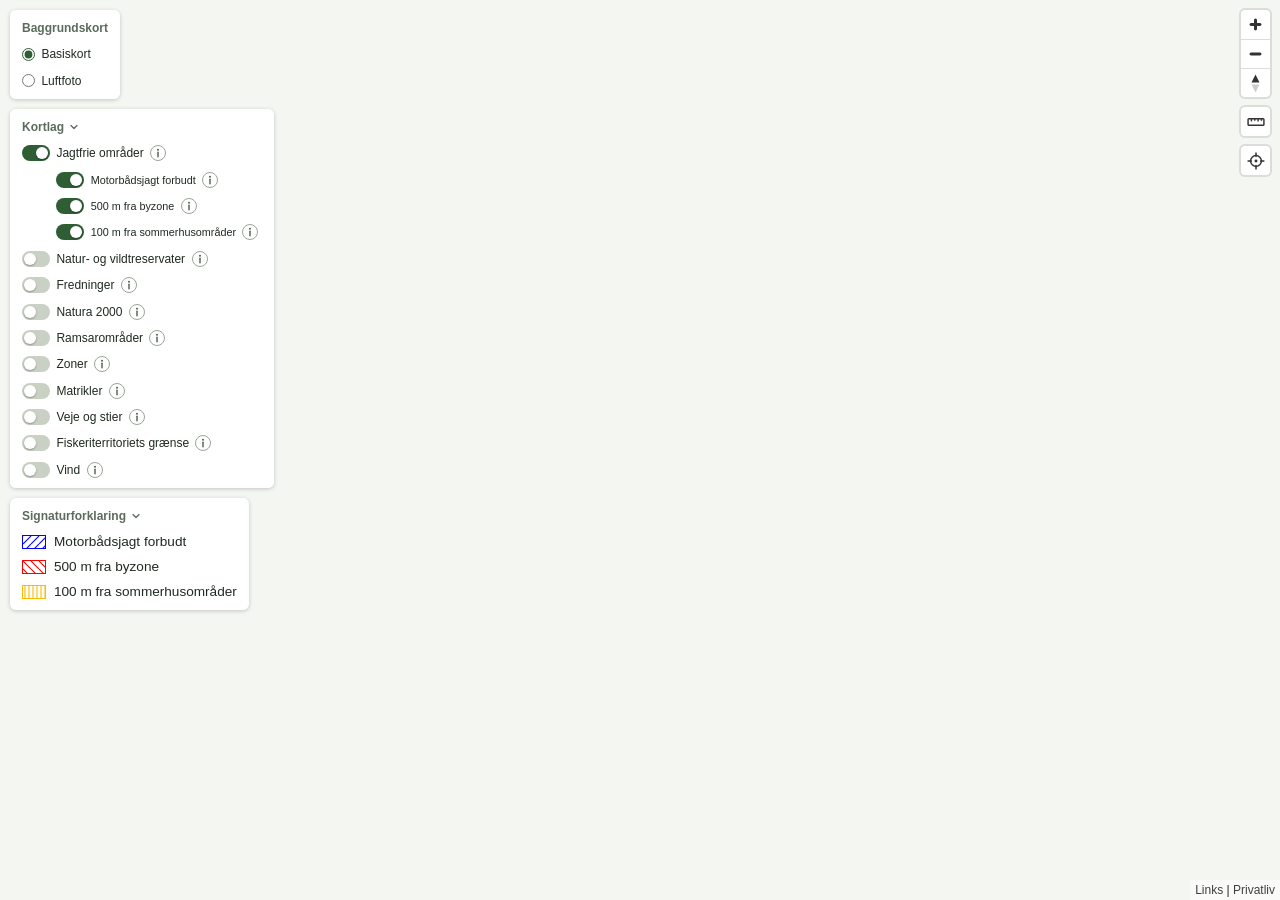
==== kort.html @ 5e7ad7a2 "Publish site 20261121-222039" ====
<!doctype html>
<html lang="da">
  <head>
    <meta charset="UTF-8" />
    <meta name="viewport" content="width=device-width, initial-scale=1.0" />
    <title>Jagtkort – jagtfrie områder, reservater og matrikler i Danmark</title>
    <meta
      name="description"
      content="Gratis jagtkort over Danmark: jagtfrie områder, natur- og vildtreservater, fredninger, Natura 2000, byzoner, matrikler, veje og vindprognose på ét kort."
    />
    <meta property="og:type" content="website" />
    <meta property="og:locale" content="da_DK" />
    <meta property="og:site_name" content="Jagtkort" />
    <meta property="og:title" content="Jagtkort – jagtfrie områder, reservater og matrikler i Danmark" />
    <meta
      property="og:description"
      content="Gratis jagtkort over Danmark: jagtfrie områder, natur- og vildtreservater, fredninger, Natura 2000, byzoner, matrikler, veje og vindprognose på ét kort."
    />
    <meta property="og:url" content="https://jagtkort.dk/" />
    <script type="module" crossorigin src="./assets/index-CoKIV1v_.js"></script>
    <link rel="stylesheet" crossorigin href="./assets/index-B9wYsP1P.css">
  </head>
  <body>
    <div id="root"></div>
  </body>
</html>
---- assets/index-B9wYsP1P.css ----
:root{color-scheme:light;font-family:system-ui,-apple-system,Segoe UI,Roboto,sans-serif;color:#1f2a20;background:#f4f6f2}*{box-sizing:border-box}body{margin:0}.map-panels{position:absolute;top:10px;left:10px;display:flex;flex-direction:column;align-items:flex-start;gap:10px;max-height:calc(100% - 20px - 2.5rem)}.map-panels.is-closed>:not(.map-panels-toggle){display:none}@media (max-width: 600px),(max-height: 500px){.map-panels{top:0;left:0;max-height:calc(100% - 2.5rem);padding:10px;overflow-y:auto}.map-panels .map-panel-legend{flex-shrink:0}.map-panels:has(~.wind-card){max-height:calc(100% - 10.5rem)}}.map-panel{display:flex;flex-direction:column;flex-shrink:0;gap:.4rem;min-width:0;margin:0;padding:.5rem .75rem;border:0;border-radius:6px;background:#fff;box-shadow:0 1px 4px #0003;accent-color:#2f5d34}.map-panel-legend{flex-shrink:1;min-height:2rem}.map-panel legend,.map-panel-heading{float:left;margin:0;padding:0;font-size:.75rem;font-weight:600;color:#5b6b5c}.map-panel-toggle{display:flex;gap:.25rem;align-items:center;padding:0;border:0;background:none;color:inherit;font:inherit;cursor:pointer}.map-panel-toggle svg{transition:transform .15s ease}.map-panel-toggle[aria-expanded=false] svg{transform:rotate(-90deg)}.map-panel-toggle:focus-visible{outline:2px solid #2f5d34;outline-offset:2px}.map-panel-body{display:flex;flex-direction:column;gap:.4rem}.map-panel label{display:flex;gap:.4rem;align-items:center;cursor:pointer}.map-panel input{margin:0}.map-panel-row{position:relative;display:flex;gap:.4rem;align-items:center}.map-info-button{-webkit-appearance:none;-moz-appearance:none;appearance:none;display:grid;place-items:center;width:1rem;height:1rem;padding:0;border:1px solid #9aa596;border-radius:50%;background:#fff;color:#5b6b5c;cursor:pointer}.map-info-button svg{width:100%;height:100%}.map-info-button:hover,.map-info-button[aria-expanded=true]{border-color:#2f5d34;background:#2f5d34;color:#fff}.map-info-button:focus-visible{outline:2px solid #2f5d34;outline-offset:2px}.map-info-box{position:absolute;z-index:1;top:-.5rem;left:calc(100% + .75rem + 10px);width:max-content;max-width:16rem;padding:.6rem .75rem;border-radius:6px;background:#fff;box-shadow:0 1px 4px #0003;font-size:.85rem;line-height:1.4}@media (max-width: 600px),(max-height: 500px){.map-info-box{top:calc(100% + .3rem);left:0;width:auto;max-width:none;right:0}}.map-info-box p{margin:0 0 .3rem}.map-info-box a{color:#2f5d34}.visually-hidden{position:absolute;width:1px;height:1px;overflow:hidden;clip:rect(0 0 0 0);white-space:nowrap}.map-panel-status{display:grid;margin-left:auto;padding-left:.5rem;color:#888}.map-panel-status>*{grid-area:1 / 1;justify-self:end;display:flex;align-items:center;gap:.35em;visibility:hidden}.map-panel-status>.is-current{visibility:visible}.map-panel-spinner{width:1.1em;height:1.1em;border:2px solid #c9d1c4;border-top-color:#2f5d34;border-radius:50%;animation:map-panel-spin .8s linear infinite}@keyframes map-panel-spin{to{transform:rotate(360deg)}}.map-panel-parts{display:flex;flex-direction:column;gap:.4rem;padding-left:2.15rem;font-size:.9em}.map-legend{display:flex;flex-direction:column;gap:.3rem;min-height:0;margin:0;padding:0;overflow-y:auto;font-size:.85rem;list-style:none}.map-legend li{display:flex;flex:none;gap:.5rem;align-items:center}.area-swatch{flex:none;width:24px;height:14px;border:1.25px solid}.line-swatch{flex:none;width:24px;height:14px}.switch{-webkit-appearance:none;-moz-appearance:none;appearance:none;position:relative;flex:none;width:1.75rem;height:1rem;border-radius:.5rem;background:#c9d1c4;cursor:pointer;transition:background-color .15s ease}.switch:before{content:"";position:absolute;top:2px;left:2px;width:calc(1rem - 4px);height:calc(1rem - 4px);border-radius:50%;background:#fff;box-shadow:0 1px 2px #0000004d;transition:transform .15s ease}.switch:checked{background:#2f5d34}.switch:checked:before{transform:translate(.75rem)}.switch:focus-visible{outline:2px solid #2f5d34;outline-offset:2px}.maplibregl-ctrl-group .tool-button{display:flex;align-items:center;justify-content:center;color:#333}.maplibregl-ctrl-group .tool-button[aria-pressed=true]{background:#2f5d34;color:#fff}.measure-point{width:12px;height:12px;border:2px solid #000;border-radius:50%;background:#fff;cursor:pointer}.tool-card{position:absolute;bottom:4.5rem;left:50%;transform:translate(-50%);display:flex;gap:.75rem;align-items:center;padding:.5rem .75rem;border-radius:6px;background:#fff;box-shadow:0 1px 4px #0003;white-space:nowrap}.measure-card span{min-width:10.5em;font-variant-numeric:tabular-nums}.tool-card button{padding:.2rem .5rem;border:1px solid #c9d1c4;border-radius:4px;background:#fff;font:inherit;cursor:pointer}.inspect-point{width:12px;height:12px;border:2px solid #fff;border-radius:50%;background:#2f5d34;box-shadow:0 0 0 1px #0006}.inspect-panel{position:absolute;top:10px;right:49px;width:20rem;max-height:calc(100% - 20px - 2.5rem);overflow-y:auto;padding:.6rem .75rem;border-radius:6px;background:#fff;box-shadow:0 1px 4px #0003}@media (max-width: 800px){.inspect-panel{top:auto;right:10px;bottom:4.5rem;left:10px;width:auto;max-height:45%}.wind-card~.inspect-panel{bottom:11rem;max-height:35%}}.inspect-header{display:flex;flex-wrap:wrap;gap:.4rem;align-items:flex-start;margin-bottom:.5rem}.inspect-share,.inspect-close{flex:none;height:1.75rem;padding:0 .5rem;border:1px solid #c9d1c4;border-radius:4px;background:#fff;color:inherit;font:inherit;cursor:pointer}.inspect-close{width:1.75rem;padding:0 0 .1rem;font-size:1.25rem;line-height:1}.inspect-share:focus-visible,.inspect-close:focus-visible{outline:2px solid #2f5d34;outline-offset:2px}.inspect-link{order:1;flex:0 0 100%;min-width:0;padding:.2rem .4rem;border:1px solid #c9d1c4;border-radius:4px;font:inherit}.inspect{font-size:.85rem;line-height:1.35}.inspect small{display:block;color:#5b6b5c}.inspect a{color:#2f5d34}.inspect-position{flex:1;margin:0;font-variant-numeric:tabular-nums}.inspect dl{display:grid;grid-template-columns:auto 1fr;gap:.35rem .75rem;margin:0}.inspect dt{color:#5b6b5c}.inspect dd{margin:0}.inspect-item{display:block}.inspect-item+.inspect-item{margin-top:.25rem}.inspect h3{margin:.7rem 0 .35rem;padding-top:.5rem;border-top:1px solid #e3e8df;font-size:inherit}.inspect-areas{display:flex;flex-direction:column;gap:.35rem;margin:0;padding:0;list-style:none}.inspect-areas li{display:flex;gap:.5rem;align-items:flex-start}.inspect-areas .area-swatch{margin-top:.1rem}.inspect-note{margin:0;color:#5b6b5c}.inspect-pending{display:flex;gap:.35em;align-items:center;color:#888}.inspect-credits{margin:.6rem 0 0;font-size:.7rem;color:#5b6b5c}.inspect-credits a{color:inherit}.wind-card{position:absolute;bottom:5rem;left:50%;transform:translate(-50%);width:min(24rem,calc(100% - 20px));padding:.5rem .75rem;border-radius:6px;background:#fff;box-shadow:0 1px 4px #0003}.wind-card~.tool-card{bottom:11rem}.wind-card-time{display:flex;align-items:center;height:1.75rem;font-variant-numeric:tabular-nums}.wind-card-time output{flex:1;text-align:center}.wind-card-time button{width:1.75rem;height:1.75rem;padding:0 0 .15rem;border:1px solid #c9d1c4;border-radius:4px;background:#fff;color:inherit;font:inherit;font-size:1.25rem;line-height:1;cursor:pointer}.wind-card-time button:disabled{color:#c9d1c4;cursor:default}.wind-slider{-webkit-appearance:none;-moz-appearance:none;appearance:none;display:block;width:100%;height:1.75rem;margin:0;background:none;cursor:pointer}.wind-slider::-webkit-slider-runnable-track{height:4px;border-radius:2px;background:#c9d1c4}.wind-slider::-moz-range-track{height:4px;border-radius:2px;background:#c9d1c4}.wind-slider::-webkit-slider-thumb{-webkit-appearance:none;-moz-appearance:none;appearance:none;width:1.25rem;height:1.25rem;margin-top:calc(2px - .625rem);border:2px solid #fff;border-radius:50%;background:#2f5d34;box-shadow:0 1px 2px #0000004d}.wind-slider::-moz-range-thumb{box-sizing:border-box;width:1.25rem;height:1.25rem;border:2px solid #fff;border-radius:50%;background:#2f5d34;box-shadow:0 1px 2px #0000004d}.wind-slider:focus-visible{outline:2px solid #2f5d34;outline-offset:2px}.wind-days{position:relative;height:1rem;margin:0 .625rem;font-size:.7rem;line-height:1rem;color:#5b6b5c}.wind-days span{position:absolute;top:0;height:100%;padding-left:.25rem;border-left:1px solid #9aa596;white-space:nowrap}.page{max-width:1100px;margin:0 auto;padding:3rem 1.25rem 4rem}.page__header h1{margin:0 0 .25rem;font-size:2.25rem;letter-spacing:-.02em}.page__header p{margin:0 0 2rem;color:#5b6b5c}.cards{list-style:none;margin:0;padding:0;display:grid;gap:1.5rem;grid-template-columns:repeat(auto-fill,minmax(280px,1fr))}.cards li{position:relative;transition:transform .15s ease}.cards li:hover,.cards li:has(:focus-visible){transform:translateY(-3px)}.card{display:flex;flex-direction:column;height:100%;overflow:hidden;border-radius:12px;background:#fff;color:inherit;text-decoration:none;box-shadow:0 1px 2px #1f2a2014,0 8px 24px #1f2a200f;transition:box-shadow .15s ease}.cards li:hover .card,.card:focus-visible{box-shadow:0 2px 4px #1f2a201a,0 14px 32px #1f2a201f}.card__image{display:block;width:100%;aspect-ratio:16 / 10;object-fit:cover;background:#e3e8df}.card__credit{position:absolute;top:0;right:0;margin:0;padding:.1rem .45rem;border-radius:0 12px 0 6px;font-size:.6875rem;color:#fff;background:#1f2a20cc}.card__credit a{color:inherit;text-decoration:none}.card__credit a:hover{text-decoration:underline}.card__body{padding:1rem 1.1rem 1.25rem}.card__body h2{margin:0 0 .35rem;font-size:1.1rem}.card__body p{margin:0;font-size:.9rem;line-height:1.45;color:#5b6b5c}.about{max-width:44rem;margin-top:3rem}.about h2{margin:0 0 .25rem;font-size:1.5rem}.about p{margin:0 0 .75rem;color:#5b6b5c;line-height:1.5}.about a{color:#2f5d34}.laws{margin-top:3rem}.laws h2{margin:0 0 .25rem;font-size:1.5rem}.laws p{margin:0 0 1rem;color:#5b6b5c}.laws ul{margin:0;padding:0;list-style:none;border-radius:12px;background:#fff;box-shadow:0 1px 2px #1f2a2014,0 8px 24px #1f2a200f}.laws li{display:flex;flex-wrap:wrap;justify-content:space-between;gap:.25rem 1rem;padding:.85rem 1.1rem}.laws li+li{border-top:1px solid #e3e8df}.laws a{color:#2f5d34;font-weight:600;text-decoration:none}.laws a:hover,.laws a:focus-visible{text-decoration:underline}.laws__ref{font-size:.85rem;color:#5b6b5c}.page__footer{margin-top:3rem;padding-top:1rem;border-top:1px solid #dfe5da;font-size:.75rem;line-height:1.5;color:#5b6b5c}.page__footer a{color:inherit}.page__header a,.text a{color:#2f5d34}.text{max-width:44rem;line-height:1.55}.text p{margin:0 0 .75rem}
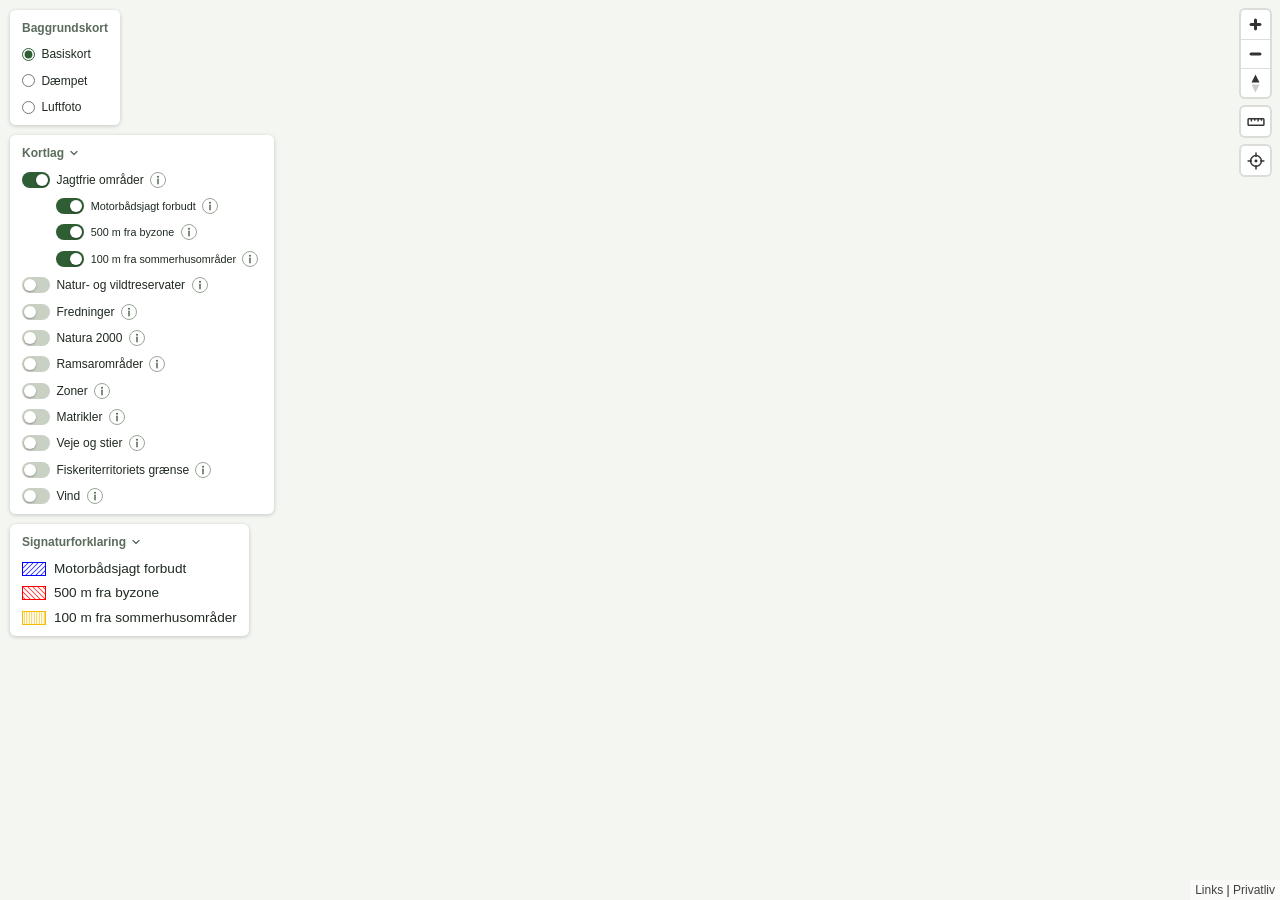
==== commit d592d11d: "Publish site 20261123-124647" ====
--- a/kort.html
+++ b/kort.html
@@ -17,8 +17,8 @@
       content="Gratis jagtkort over Danmark: jagtfrie områder, natur- og vildtreservater, fredninger, Natura 2000, byzoner, matrikler, veje og vindprognose på ét kort."
     />
     <meta property="og:url" content="https://jagtkort.dk/" />
-    <script type="module" crossorigin src="./assets/index-CoKIV1v_.js"></script>
-    <link rel="stylesheet" crossorigin href="./assets/index-B9wYsP1P.css">
+    <script type="module" crossorigin src="./assets/index-cZtCzRkx.js"></script>
+    <link rel="stylesheet" crossorigin href="./assets/index-BGNX6D4W.css">
   </head>
   <body>
     <div id="root"></div>
--- a/assets/index-BGNX6D4W.css
+++ b/assets/index-BGNX6D4W.css
@@ -0,0 +1 @@
+:root{color-scheme:light;font-family:system-ui,-apple-system,Segoe UI,Roboto,sans-serif;color:#1f2a20;background:#f4f6f2}*{box-sizing:border-box}body{margin:0}.map-panels{position:absolute;top:10px;left:10px;display:flex;flex-direction:column;align-items:flex-start;gap:10px;max-height:calc(100% - 20px - 2.5rem)}.map-panels.is-closed>:not(.map-panels-toggle){display:none}@media (max-width: 600px),(max-height: 500px){.map-panels{top:0;left:0;max-height:calc(100% - 2.5rem);padding:10px;overflow-y:auto}.map-panels .map-panel-legend{flex-shrink:0}.map-panels:has(~.wind-card){max-height:calc(100% - 10.5rem)}}.map-panel{display:flex;flex-direction:column;flex-shrink:0;gap:.4rem;min-width:0;margin:0;padding:.5rem .75rem;border:0;border-radius:6px;background:#fff;box-shadow:0 1px 4px #0003;accent-color:#2f5d34}.map-panel-legend{flex-shrink:1;min-height:2rem}.map-panel legend,.map-panel-heading{float:left;margin:0;padding:0;font-size:.75rem;font-weight:600;color:#5b6b5c}.map-panel-toggle{display:flex;gap:.25rem;align-items:center;padding:0;border:0;background:none;color:inherit;font:inherit;cursor:pointer}.map-panel-toggle svg{transition:transform .15s ease}.map-panel-toggle[aria-expanded=false] svg{transform:rotate(-90deg)}.map-panel-toggle:focus-visible{outline:2px solid #2f5d34;outline-offset:2px}.map-panel-body{display:flex;flex-direction:column;gap:.4rem}.map-panel label{display:flex;gap:.4rem;align-items:center;cursor:pointer}.map-panel input{margin:0}.map-panel-row{position:relative;display:flex;gap:.4rem;align-items:center}.map-info-button{-webkit-appearance:none;-moz-appearance:none;appearance:none;display:grid;place-items:center;width:1rem;height:1rem;padding:0;border:1px solid #9aa596;border-radius:50%;background:#fff;color:#5b6b5c;cursor:pointer}.map-info-button svg{width:100%;height:100%}.map-info-button:hover,.map-info-button[aria-expanded=true]{border-color:#2f5d34;background:#2f5d34;color:#fff}.map-info-button:focus-visible{outline:2px solid #2f5d34;outline-offset:2px}.map-info-box{position:absolute;z-index:1;top:-.5rem;left:calc(100% + .75rem + 10px);width:max-content;max-width:16rem;padding:.6rem .75rem;border-radius:6px;background:#fff;box-shadow:0 1px 4px #0003;font-size:.85rem;line-height:1.4}@media (max-width: 600px),(max-height: 500px){.map-info-box{top:calc(100% + .3rem);left:0;width:auto;max-width:none;right:0}}.map-info-box p{margin:0 0 .3rem}.map-info-box a{color:#2f5d34}.visually-hidden{position:absolute;width:1px;height:1px;overflow:hidden;clip:rect(0 0 0 0);white-space:nowrap}.map-panel-status{display:grid;margin-left:auto;padding-left:.5rem;color:#888}.map-panel-status>*{grid-area:1 / 1;justify-self:end;display:flex;align-items:center;gap:.35em;visibility:hidden}.map-panel-status>.is-current{visibility:visible}.map-panel-spinner{width:1.1em;height:1.1em;border:2px solid #c9d1c4;border-top-color:#2f5d34;border-radius:50%;animation:map-panel-spin .8s linear infinite}@keyframes map-panel-spin{to{transform:rotate(360deg)}}.map-panel-parts{display:flex;flex-direction:column;gap:.4rem;padding-left:2.15rem;font-size:.9em}.map-legend{display:flex;flex-direction:column;gap:.3rem;min-height:0;margin:0;padding:0;overflow-y:auto;font-size:.85rem;list-style:none}.map-legend li{display:flex;flex:none;gap:.5rem;align-items:center}.area-swatch{flex:none;width:24px;height:14px;border:1.25px solid}.line-swatch{flex:none;width:24px;height:14px}.switch{-webkit-appearance:none;-moz-appearance:none;appearance:none;position:relative;flex:none;width:1.75rem;height:1rem;border-radius:.5rem;background:#c9d1c4;cursor:pointer;transition:background-color .15s ease}.switch:before{content:"";position:absolute;top:2px;left:2px;width:calc(1rem - 4px);height:calc(1rem - 4px);border-radius:50%;background:#fff;box-shadow:0 1px 2px #0000004d;transition:transform .15s ease}.switch:checked{background:#2f5d34}.switch:checked:before{transform:translate(.75rem)}.switch:focus-visible{outline:2px solid #2f5d34;outline-offset:2px}.maplibregl-ctrl-group .tool-button{display:flex;align-items:center;justify-content:center;color:#333}.maplibregl-ctrl-group .tool-button[aria-pressed=true]{background:#2f5d34;color:#fff}.measure-point{width:12px;height:12px;border:2px solid #000;border-radius:50%;background:#fff;cursor:pointer}.tool-card{position:absolute;bottom:4.5rem;left:50%;transform:translate(-50%);display:flex;gap:.75rem;align-items:center;padding:.5rem .75rem;border-radius:6px;background:#fff;box-shadow:0 1px 4px #0003;white-space:nowrap}.measure-card span{min-width:10.5em;font-variant-numeric:tabular-nums}.tool-card button{padding:.2rem .5rem;border:1px solid #c9d1c4;border-radius:4px;background:#fff;font:inherit;cursor:pointer}.inspect-point{width:12px;height:12px;border:2px solid #fff;border-radius:50%;background:#2f5d34;box-shadow:0 0 0 1px #0006}.inspect-panel{position:absolute;top:10px;right:49px;width:20rem;max-height:calc(100% - 20px - 2.5rem);overflow-y:auto;padding:.6rem .75rem;border-radius:6px;background:#fff;box-shadow:0 1px 4px #0003}@media (max-width: 800px){.inspect-panel{top:auto;right:10px;bottom:4.5rem;left:10px;width:auto;max-height:45%}.wind-card~.inspect-panel{bottom:11rem;max-height:35%}}.inspect-header{display:flex;flex-wrap:wrap;gap:.4rem;align-items:flex-start;margin-bottom:.5rem}.inspect-share,.inspect-close{flex:none;height:1.75rem;padding:0 .5rem;border:1px solid #c9d1c4;border-radius:4px;background:#fff;color:inherit;font:inherit;cursor:pointer}.inspect-close{width:1.75rem;padding:0 0 .1rem;font-size:1.25rem;line-height:1}.inspect-share:focus-visible,.inspect-close:focus-visible{outline:2px solid #2f5d34;outline-offset:2px}.inspect-link{order:1;flex:0 0 100%;min-width:0;padding:.2rem .4rem;border:1px solid #c9d1c4;border-radius:4px;font:inherit}.inspect{font-size:.85rem;line-height:1.35}.inspect small{display:block;color:#5b6b5c}.inspect a{color:#2f5d34}.inspect-position{flex:1;margin:0;font-variant-numeric:tabular-nums}.inspect dl{display:grid;grid-template-columns:auto 1fr;gap:.35rem .75rem;margin:0}.inspect dt{color:#5b6b5c}.inspect dd{margin:0}.inspect-item{display:block}.inspect-item+.inspect-item{margin-top:.25rem}.inspect h3{margin:.7rem 0 .35rem;padding-top:.5rem;border-top:1px solid #e3e8df;font-size:inherit}.inspect-areas{display:flex;flex-direction:column;gap:.35rem;margin:0;padding:0;list-style:none}.inspect-areas li{display:flex;gap:.5rem;align-items:flex-start}.inspect-areas .area-swatch{margin-top:.1rem}.inspect-rule{color:#5b6b5c;font-size:.8rem}.inspect-rule summary{cursor:pointer}.inspect-rule p{margin:.2rem 0 .3rem;white-space:pre-line}.inspect-areas+.inspect-areas,.inspect-areas+.inspect-note{margin-top:.35rem}.inspect-note{margin:0;color:#5b6b5c}.inspect-pending{display:flex;gap:.35em;align-items:center;color:#888}.inspect-credits{margin:.6rem 0 0;font-size:.7rem;color:#5b6b5c}.inspect-credits a{color:inherit}.wind-card{position:absolute;bottom:5rem;left:50%;transform:translate(-50%);width:min(24rem,calc(100% - 20px));padding:.5rem .75rem;border-radius:6px;background:#fff;box-shadow:0 1px 4px #0003}.wind-card~.tool-card{bottom:11rem}.wind-card-time{display:flex;align-items:center;height:1.75rem;font-variant-numeric:tabular-nums}.wind-card-time output{flex:1;text-align:center}.wind-card-time button{width:1.75rem;height:1.75rem;padding:0 0 .15rem;border:1px solid #c9d1c4;border-radius:4px;background:#fff;color:inherit;font:inherit;font-size:1.25rem;line-height:1;cursor:pointer}.wind-card-time button:disabled{color:#c9d1c4;cursor:default}.wind-slider{-webkit-appearance:none;-moz-appearance:none;appearance:none;display:block;width:100%;height:1.75rem;margin:0;background:none;cursor:pointer}.wind-slider::-webkit-slider-runnable-track{height:4px;border-radius:2px;background:#c9d1c4}.wind-slider::-moz-range-track{height:4px;border-radius:2px;background:#c9d1c4}.wind-slider::-webkit-slider-thumb{-webkit-appearance:none;-moz-appearance:none;appearance:none;width:1.25rem;height:1.25rem;margin-top:calc(2px - .625rem);border:2px solid #fff;border-radius:50%;background:#2f5d34;box-shadow:0 1px 2px #0000004d}.wind-slider::-moz-range-thumb{box-sizing:border-box;width:1.25rem;height:1.25rem;border:2px solid #fff;border-radius:50%;background:#2f5d34;box-shadow:0 1px 2px #0000004d}.wind-slider:focus-visible{outline:2px solid #2f5d34;outline-offset:2px}.wind-days{position:relative;height:1rem;margin:0 .625rem;font-size:.7rem;line-height:1rem;color:#5b6b5c}.wind-days span{position:absolute;top:0;height:100%;padding-left:.25rem;border-left:1px solid #9aa596;white-space:nowrap}.page{max-width:1100px;margin:0 auto;padding:3rem 1.25rem 4rem}.page__header h1{margin:0 0 .25rem;font-size:2.25rem;letter-spacing:-.02em}.page__header p{margin:0 0 2rem;color:#5b6b5c}.cards{list-style:none;margin:0;padding:0;display:grid;gap:1.5rem;grid-template-columns:repeat(auto-fill,minmax(280px,1fr))}.cards li{position:relative;transition:transform .15s ease}.cards li:hover,.cards li:has(:focus-visible){transform:translateY(-3px)}.card{display:flex;flex-direction:column;height:100%;overflow:hidden;border-radius:12px;background:#fff;color:inherit;text-decoration:none;box-shadow:0 1px 2px #1f2a2014,0 8px 24px #1f2a200f;transition:box-shadow .15s ease}.cards li:hover .card,.card:focus-visible{box-shadow:0 2px 4px #1f2a201a,0 14px 32px #1f2a201f}.card__image{display:block;width:100%;aspect-ratio:16 / 10;object-fit:cover;background:#e3e8df}.card__credit{position:absolute;top:0;right:0;margin:0;padding:.1rem .45rem;border-radius:0 12px 0 6px;font-size:.6875rem;color:#fff;background:#1f2a20cc}.card__credit a{color:inherit;text-decoration:none}.card__credit a:hover{text-decoration:underline}.card__body{padding:1rem 1.1rem 1.25rem}.card__body h2{margin:0 0 .35rem;font-size:1.1rem}.card__body p{margin:0;font-size:.9rem;line-height:1.45;color:#5b6b5c}.about{max-width:44rem;margin-top:3rem}.about h2{margin:0 0 .25rem;font-size:1.5rem}.about p{margin:0 0 .75rem;color:#5b6b5c;line-height:1.5}.about a{color:#2f5d34}.laws{margin-top:3rem}.laws h2{margin:0 0 .25rem;font-size:1.5rem}.laws p{margin:0 0 1rem;color:#5b6b5c}.laws ul{margin:0;padding:0;list-style:none;border-radius:12px;background:#fff;box-shadow:0 1px 2px #1f2a2014,0 8px 24px #1f2a200f}.laws li{display:flex;flex-wrap:wrap;justify-content:space-between;gap:.25rem 1rem;padding:.85rem 1.1rem}.laws li+li{border-top:1px solid #e3e8df}.laws a{color:#2f5d34;font-weight:600;text-decoration:none}.laws a:hover,.laws a:focus-visible{text-decoration:underline}.laws__ref{font-size:.85rem;color:#5b6b5c}.page__footer{margin-top:3rem;padding-top:1rem;border-top:1px solid #dfe5da;font-size:.75rem;line-height:1.5;color:#5b6b5c}.page__footer a{color:inherit}.page__header a,.text a{color:#2f5d34}.text{max-width:44rem;line-height:1.55}.text p{margin:0 0 .75rem}
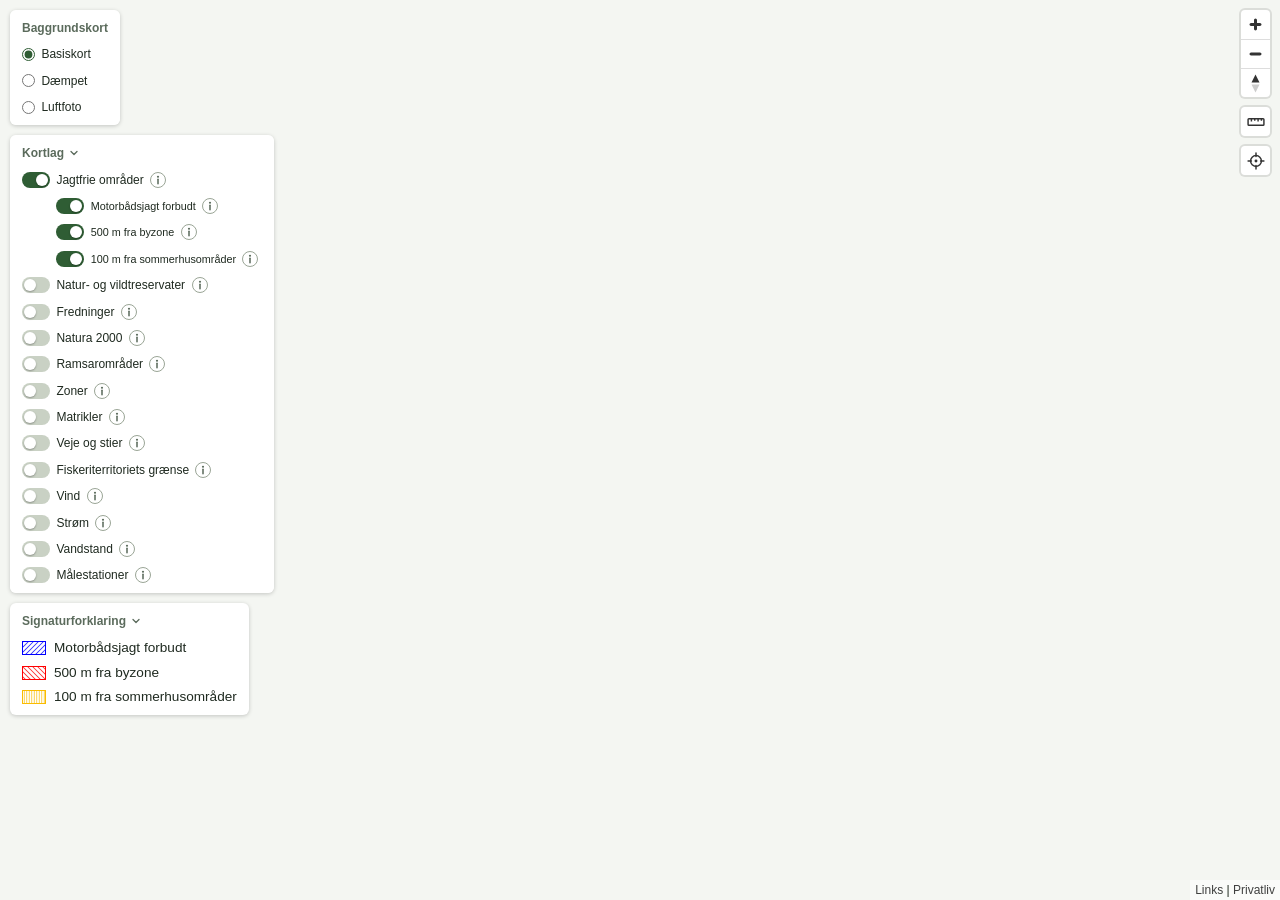
==== commit 974b0fdf: "Publish site 20261123-203820" ====
--- a/kort.html
+++ b/kort.html
@@ -17,8 +17,8 @@
       content="Gratis jagtkort over Danmark: jagtfrie områder, natur- og vildtreservater, fredninger, Natura 2000, byzoner, matrikler, veje og vindprognose på ét kort."
     />
     <meta property="og:url" content="https://jagtkort.dk/" />
-    <script type="module" crossorigin src="./assets/index-cZtCzRkx.js"></script>
-    <link rel="stylesheet" crossorigin href="./assets/index-BGNX6D4W.css">
+    <script type="module" crossorigin src="./assets/index-tEbn5fWo.js"></script>
+    <link rel="stylesheet" crossorigin href="./assets/index-BYzYCMsF.css">
   </head>
   <body>
     <div id="root"></div>
--- a/assets/index-BYzYCMsF.css
+++ b/assets/index-BYzYCMsF.css
@@ -0,0 +1 @@
+:root{color-scheme:light;font-family:system-ui,-apple-system,Segoe UI,Roboto,sans-serif;color:#1f2a20;background:#f4f6f2}*{box-sizing:border-box}body{margin:0}.map-panels{position:absolute;top:10px;left:10px;display:flex;flex-direction:column;align-items:flex-start;gap:10px;max-height:calc(100% - 20px - 2.5rem)}.map-panels.is-closed>:not(.map-panels-toggle){display:none}@media (max-width: 600px),(max-height: 500px){.map-panels{top:0;left:0;max-height:calc(100% - 2.5rem);padding:10px;overflow-y:auto}.map-panels .map-panel-legend{flex-shrink:0}.map-panels:has(~.forecast-card){max-height:calc(100% - 11.75rem)}}.map-panel{display:flex;flex-direction:column;flex-shrink:0;gap:.4rem;min-width:0;margin:0;padding:.5rem .75rem;border:0;border-radius:6px;background:#fff;box-shadow:0 1px 4px #0003;accent-color:#2f5d34}.map-panel-legend{flex-shrink:1;min-height:2rem}.map-panel legend,.map-panel-heading{float:left;margin:0;padding:0;font-size:.75rem;font-weight:600;color:#5b6b5c}.map-panel-toggle{display:flex;gap:.25rem;align-items:center;padding:0;border:0;background:none;color:inherit;font:inherit;cursor:pointer}.map-panel-toggle svg{transition:transform .15s ease}.map-panel-toggle[aria-expanded=false] svg{transform:rotate(-90deg)}.map-panel-toggle:focus-visible{outline:2px solid #2f5d34;outline-offset:2px}.map-panel-body{display:flex;flex-direction:column;gap:.4rem}.map-panel label{display:flex;gap:.4rem;align-items:center;cursor:pointer}.map-panel input{margin:0}.map-panel-row{position:relative;display:flex;gap:.4rem;align-items:center}.map-info-button{-webkit-appearance:none;-moz-appearance:none;appearance:none;display:grid;place-items:center;width:1rem;height:1rem;padding:0;border:1px solid #9aa596;border-radius:50%;background:#fff;color:#5b6b5c;cursor:pointer}.map-info-button svg{width:100%;height:100%}.map-info-button:hover,.map-info-button[aria-expanded=true]{border-color:#2f5d34;background:#2f5d34;color:#fff}.map-info-button:focus-visible{outline:2px solid #2f5d34;outline-offset:2px}.map-info-box{position:absolute;z-index:1;top:-.5rem;left:calc(100% + .75rem + 10px);width:max-content;max-width:16rem;padding:.6rem .75rem;border-radius:6px;background:#fff;box-shadow:0 1px 4px #0003;font-size:.85rem;line-height:1.4}@media (max-width: 600px),(max-height: 500px){.map-info-box{top:calc(100% + .3rem);left:0;width:auto;max-width:none;right:0}}.map-info-box p{margin:0 0 .3rem}.map-info-box a{color:#2f5d34}.visually-hidden{position:absolute;width:1px;height:1px;overflow:hidden;clip:rect(0 0 0 0);white-space:nowrap}.map-panel-status{display:grid;margin-left:auto;padding-left:.5rem;color:#888}.map-panel-status>*{grid-area:1 / 1;justify-self:end;display:flex;align-items:center;gap:.35em;visibility:hidden}.map-panel-status>.is-current{visibility:visible}.map-panel-spinner{width:1.1em;height:1.1em;border:2px solid #c9d1c4;border-top-color:#2f5d34;border-radius:50%;animation:map-panel-spin .8s linear infinite}@keyframes map-panel-spin{to{transform:rotate(360deg)}}.map-panel-parts{display:flex;flex-direction:column;gap:.4rem;padding-left:2.15rem;font-size:.9em}.map-legend{display:flex;flex-direction:column;gap:.3rem;min-height:0;margin:0;padding:0;overflow-y:auto;font-size:.85rem;list-style:none}.map-legend li{display:flex;flex:none;gap:.5rem;align-items:center}.area-swatch{flex:none;width:24px;height:14px;border:1.25px solid}.line-swatch{flex:none;width:24px;height:14px}.switch{-webkit-appearance:none;-moz-appearance:none;appearance:none;position:relative;flex:none;width:1.75rem;height:1rem;border-radius:.5rem;background:#c9d1c4;cursor:pointer;transition:background-color .15s ease}.switch:before{content:"";position:absolute;top:2px;left:2px;width:calc(1rem - 4px);height:calc(1rem - 4px);border-radius:50%;background:#fff;box-shadow:0 1px 2px #0000004d;transition:transform .15s ease}.switch:checked{background:#2f5d34}.switch:checked:before{transform:translate(.75rem)}.switch:focus-visible{outline:2px solid #2f5d34;outline-offset:2px}.maplibregl-ctrl-group .tool-button{display:flex;align-items:center;justify-content:center;color:#333}.maplibregl-ctrl-group .tool-button[aria-pressed=true]{background:#2f5d34;color:#fff}.measure-point{width:12px;height:12px;border:2px solid #000;border-radius:50%;background:#fff;cursor:pointer}.tool-card{position:absolute;bottom:4.5rem;left:50%;transform:translate(-50%);display:flex;gap:.75rem;align-items:center;padding:.5rem .75rem;border-radius:6px;background:#fff;box-shadow:0 1px 4px #0003;white-space:nowrap}.measure-card span{min-width:10.5em;font-variant-numeric:tabular-nums}.tool-card button{padding:.2rem .5rem;border:1px solid #c9d1c4;border-radius:4px;background:#fff;font:inherit;cursor:pointer}.inspect-point{width:12px;height:12px;border:2px solid #fff;border-radius:50%;background:#2f5d34;box-shadow:0 0 0 1px #0006}.inspect-panel{position:absolute;top:10px;right:49px;width:20rem;max-height:calc(100% - 20px - 2.5rem);overflow-y:auto;padding:.6rem .75rem;border-radius:6px;background:#fff;box-shadow:0 1px 4px #0003}@media (max-width: 800px){.inspect-panel{top:auto;right:10px;bottom:4.5rem;left:10px;width:auto;max-height:45%}.forecast-card~.inspect-panel{bottom:12.25rem;max-height:35%}}.inspect-header{display:flex;flex-wrap:wrap;gap:.4rem;align-items:flex-start;margin-bottom:.5rem}.inspect-share,.inspect-close{flex:none;height:1.75rem;padding:0 .5rem;border:1px solid #c9d1c4;border-radius:4px;background:#fff;color:inherit;font:inherit;cursor:pointer}.inspect-close{width:1.75rem;padding:0 0 .1rem;font-size:1.25rem;line-height:1}.inspect-share:focus-visible,.inspect-close:focus-visible{outline:2px solid #2f5d34;outline-offset:2px}.inspect-link{order:1;flex:0 0 100%;min-width:0;padding:.2rem .4rem;border:1px solid #c9d1c4;border-radius:4px;font:inherit}.inspect{font-size:.85rem;line-height:1.35}.inspect small{display:block;color:#5b6b5c}.inspect a{color:#2f5d34}.inspect-position{flex:1;margin:0;font-variant-numeric:tabular-nums}.inspect dl{display:grid;grid-template-columns:auto 1fr;gap:.35rem .75rem;margin:0}.inspect dt{color:#5b6b5c}.inspect dd{margin:0}.inspect-item{display:block}.inspect-item+.inspect-item{margin-top:.25rem}.inspect h3{margin:.7rem 0 .35rem;padding-top:.5rem;border-top:1px solid #e3e8df;font-size:inherit}.inspect-areas{display:flex;flex-direction:column;gap:.35rem;margin:0;padding:0;list-style:none}.inspect-areas li{display:flex;gap:.5rem;align-items:flex-start}.inspect-areas .area-swatch{margin-top:.1rem}.inspect-rule{color:#5b6b5c;font-size:.8rem}.inspect-rule summary{cursor:pointer}.inspect-rule p{margin:.2rem 0 .3rem;white-space:pre-line}.inspect-areas+.inspect-areas,.inspect-areas+.inspect-note{margin-top:.35rem}.inspect-note{margin:0;color:#5b6b5c}.inspect-pending{display:flex;gap:.35em;align-items:center;color:#888}.water-level{margin:.35rem 0 0}.water-level-readout{margin:0 0 .15rem;font-variant-numeric:tabular-nums}.water-level svg{display:block;width:100%;height:auto;touch-action:pan-y;font-size:9px;fill:#5b6b5c}.water-level-grid{stroke:#e3e8df}.water-level-normal{stroke:#9aa596}.water-level-now{stroke:#2f5d34;stroke-dasharray:2 2}.water-level-pointer{stroke:#444}.water-level-measured,.water-level-forecast{fill:none;stroke-width:1.75;stroke-linejoin:round}.water-level-measured{stroke:#0b2a6b}.water-level-forecast{stroke:#e0662b;stroke-dasharray:4 3}.water-level figcaption{display:flex;flex-wrap:wrap;gap:.2rem .4rem;align-items:center;font-size:.75rem;color:#5b6b5c}.water-level-key{display:inline-block;width:18px;border-top:2px solid #0b2a6b}.water-level-key-forecast{margin-left:.4rem;border-top:2px dashed #e0662b}.water-level-note{margin-top:.3rem;font-size:.75rem}.inspect-credits{margin:.6rem 0 0;font-size:.7rem;color:#5b6b5c}.inspect-credits a{color:inherit}.forecast-card{position:absolute;bottom:6.25rem;left:50%;transform:translate(-50%);width:min(24rem,calc(100% - 20px));padding:.5rem .75rem;border-radius:6px;background:#fff;box-shadow:0 1px 4px #0003}.forecast-card~.tool-card{bottom:12.25rem}.forecast-card-time{display:flex;align-items:center;height:1.75rem;font-variant-numeric:tabular-nums}.forecast-card-time output{flex:1;text-align:center}.forecast-card-time button{width:1.75rem;height:1.75rem;padding:0 0 .15rem;border:1px solid #c9d1c4;border-radius:4px;background:#fff;color:inherit;font:inherit;font-size:1.25rem;line-height:1;cursor:pointer}.forecast-card-time button:disabled{color:#c9d1c4;cursor:default}.forecast-slider{-webkit-appearance:none;-moz-appearance:none;appearance:none;display:block;width:100%;height:1.75rem;margin:0;background:none;cursor:pointer}.forecast-slider::-webkit-slider-runnable-track{height:4px;border-radius:2px;background:#c9d1c4}.forecast-slider::-moz-range-track{height:4px;border-radius:2px;background:#c9d1c4}.forecast-slider::-webkit-slider-thumb{-webkit-appearance:none;-moz-appearance:none;appearance:none;width:1.25rem;height:1.25rem;margin-top:calc(2px - .625rem);border:2px solid #fff;border-radius:50%;background:#2f5d34;box-shadow:0 1px 2px #0000004d}.forecast-slider::-moz-range-thumb{box-sizing:border-box;width:1.25rem;height:1.25rem;border:2px solid #fff;border-radius:50%;background:#2f5d34;box-shadow:0 1px 2px #0000004d}.forecast-slider:focus-visible{outline:2px solid #2f5d34;outline-offset:2px}.forecast-days{position:relative;height:1rem;margin:0 .625rem;font-size:.7rem;line-height:1rem;color:#5b6b5c}.forecast-days span{position:absolute;top:0;height:100%;padding-left:.25rem;border-left:1px solid #9aa596;white-space:nowrap}.page{max-width:1100px;margin:0 auto;padding:3rem 1.25rem 4rem}.page__header h1{margin:0 0 .25rem;font-size:2.25rem;letter-spacing:-.02em}.page__header p{margin:0 0 2rem;color:#5b6b5c}.cards{list-style:none;margin:0;padding:0;display:grid;gap:1.5rem;grid-template-columns:repeat(auto-fill,minmax(280px,1fr))}.cards li{position:relative;transition:transform .15s ease}.cards li:hover,.cards li:has(:focus-visible){transform:translateY(-3px)}.card{display:flex;flex-direction:column;height:100%;overflow:hidden;border-radius:12px;background:#fff;color:inherit;text-decoration:none;box-shadow:0 1px 2px #1f2a2014,0 8px 24px #1f2a200f;transition:box-shadow .15s ease}.cards li:hover .card,.card:focus-visible{box-shadow:0 2px 4px #1f2a201a,0 14px 32px #1f2a201f}.card__image{display:block;width:100%;aspect-ratio:16 / 10;object-fit:cover;background:#e3e8df}.card__credit{position:absolute;top:0;right:0;margin:0;padding:.1rem .45rem;border-radius:0 12px 0 6px;font-size:.6875rem;color:#fff;background:#1f2a20cc}.card__credit a{color:inherit;text-decoration:none}.card__credit a:hover{text-decoration:underline}.card__body{padding:1rem 1.1rem 1.25rem}.card__body h2{margin:0 0 .35rem;font-size:1.1rem}.card__body p{margin:0;font-size:.9rem;line-height:1.45;color:#5b6b5c}.about{max-width:44rem;margin-top:3rem}.about h2{margin:0 0 .25rem;font-size:1.5rem}.about p{margin:0 0 .75rem;color:#5b6b5c;line-height:1.5}.about a{color:#2f5d34}.laws{margin-top:3rem}.laws h2{margin:0 0 .25rem;font-size:1.5rem}.laws p{margin:0 0 1rem;color:#5b6b5c}.laws ul{margin:0;padding:0;list-style:none;border-radius:12px;background:#fff;box-shadow:0 1px 2px #1f2a2014,0 8px 24px #1f2a200f}.laws li{display:flex;flex-wrap:wrap;justify-content:space-between;gap:.25rem 1rem;padding:.85rem 1.1rem}.laws li+li{border-top:1px solid #e3e8df}.laws a{color:#2f5d34;font-weight:600;text-decoration:none}.laws a:hover,.laws a:focus-visible{text-decoration:underline}.laws__ref{font-size:.85rem;color:#5b6b5c}.page__footer{margin-top:3rem;padding-top:1rem;border-top:1px solid #dfe5da;font-size:.75rem;line-height:1.5;color:#5b6b5c}.page__footer a{color:inherit}.page__header a,.text a{color:#2f5d34}.text{max-width:44rem;line-height:1.55}.text p{margin:0 0 .75rem}
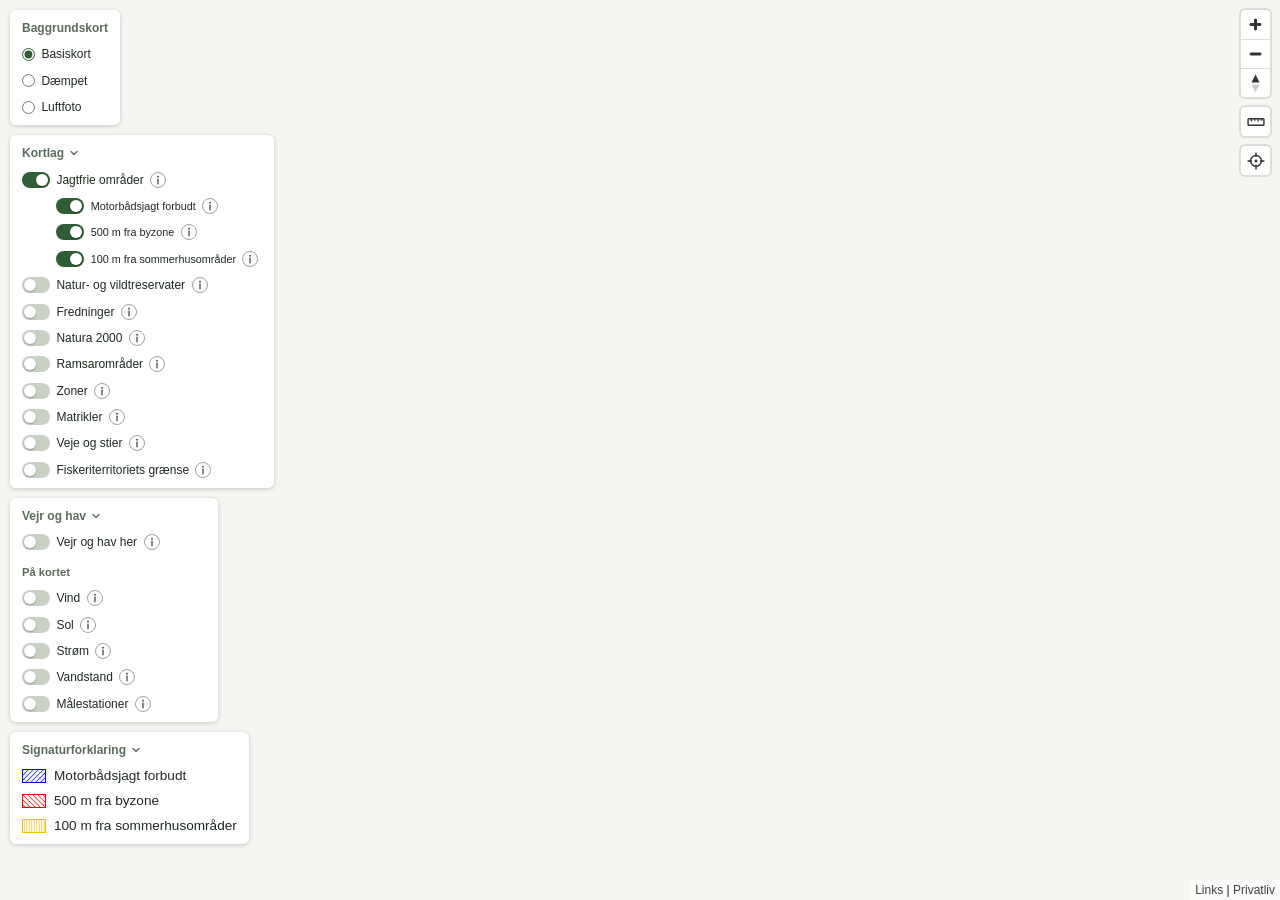
==== commit 93a42468: "Publish site 20261126-150524" ====
--- a/kort.html
+++ b/kort.html
@@ -17,8 +17,8 @@
       content="Gratis jagtkort over Danmark: jagtfrie områder, natur- og vildtreservater, fredninger, Natura 2000, byzoner, matrikler, veje og vindprognose på ét kort."
     />
     <meta property="og:url" content="https://jagtkort.dk/" />
-    <script type="module" crossorigin src="./assets/index-tEbn5fWo.js"></script>
-    <link rel="stylesheet" crossorigin href="./assets/index-BYzYCMsF.css">
+    <script type="module" crossorigin src="./assets/index-DoTLmvNs.js"></script>
+    <link rel="stylesheet" crossorigin href="./assets/index-D_bnyiwE.css">
   </head>
   <body>
     <div id="root"></div>
--- a/assets/index-D_bnyiwE.css
+++ b/assets/index-D_bnyiwE.css
@@ -0,0 +1 @@
+:root{color-scheme:light;font-family:system-ui,-apple-system,Segoe UI,Roboto,sans-serif;color:#1f2a20;background:#f4f6f2;--forecast-card-height: 5.5rem}*{box-sizing:border-box}body{margin:0}.map-panels{position:absolute;top:10px;left:10px;display:flex;flex-direction:column;align-items:flex-start;gap:10px;max-height:calc(100% - 20px - 2.5rem)}.map-panels.is-closed>:not(.map-panels-toggle){display:none}@media (max-width: 600px),(max-height: 500px){.map-panels{top:0;left:0;max-height:calc(100% - 2.5rem);padding:10px;overflow-y:auto}.map-panels .map-panel-legend{flex-shrink:0}.map-panels:has(~.forecast-card){max-height:calc(100% - 6.25rem - var(--forecast-card-height))}}.map-panel{display:flex;flex-direction:column;flex-shrink:0;gap:.4rem;min-width:0;margin:0;padding:.5rem .75rem;border:0;border-radius:6px;background:#fff;box-shadow:0 1px 4px #0003;accent-color:#2f5d34}.map-panel-legend{flex-shrink:1;min-height:2rem}.map-panel legend,.map-panel-heading{float:left;margin:0;padding:0;font-size:.75rem;font-weight:600;color:#5b6b5c}.map-panel-toggle{display:flex;gap:.25rem;align-items:center;padding:0;border:0;background:none;color:inherit;font:inherit;cursor:pointer}.map-panel-toggle svg{transition:transform .15s ease}.map-panel-toggle[aria-expanded=false] svg{transform:rotate(-90deg)}.map-panel-toggle:focus-visible{outline:2px solid #2f5d34;outline-offset:2px}.map-panel-body{display:flex;flex-direction:column;gap:.4rem}.map-panel label{display:flex;gap:.4rem;align-items:center;cursor:pointer}.map-panel input{margin:0}.map-panel-row{position:relative;display:flex;gap:.4rem;align-items:center}.map-info-button{-webkit-appearance:none;-moz-appearance:none;appearance:none;display:grid;place-items:center;width:1rem;height:1rem;padding:0;border:1px solid #9aa596;border-radius:50%;background:#fff;color:#5b6b5c;cursor:pointer}.map-info-button svg{width:100%;height:100%}.map-info-button:hover,.map-info-button[aria-expanded=true]{border-color:#2f5d34;background:#2f5d34;color:#fff}.map-info-button:focus-visible{outline:2px solid #2f5d34;outline-offset:2px}.map-info-box{position:absolute;z-index:1;top:-.5rem;left:calc(100% + .75rem + 10px);width:max-content;max-width:16rem;padding:.6rem .75rem;border-radius:6px;background:#fff;box-shadow:0 1px 4px #0003;font-size:.85rem;line-height:1.4}@media (max-width: 600px),(max-height: 500px){.map-info-box{top:calc(100% + .3rem);left:0;width:auto;max-width:none;right:0}}.map-info-box p{margin:0 0 .3rem}.map-info-box a{color:#2f5d34}.visually-hidden{position:absolute;width:1px;height:1px;overflow:hidden;clip:rect(0 0 0 0);white-space:nowrap}.map-panel-status{display:grid;margin-left:auto;padding-left:.5rem;color:#888}.map-panel-status>*{grid-area:1 / 1;justify-self:end;display:flex;align-items:center;gap:.35em;visibility:hidden}.map-panel-status>.is-current{visibility:visible}.map-panel-spinner{width:1.1em;height:1.1em;border:2px solid #c9d1c4;border-top-color:#2f5d34;border-radius:50%;animation:map-panel-spin .8s linear infinite}@keyframes map-panel-spin{to{transform:rotate(360deg)}}.map-panel-parts{display:flex;flex-direction:column;gap:.4rem;padding-left:2.15rem;font-size:.9em}.map-panel-subheading{margin:.2rem 0 0;font-size:.7rem;font-weight:600;color:#5b6b5c}.map-legend{display:flex;flex-direction:column;gap:.3rem;min-height:0;margin:0;padding:0;overflow-y:auto;font-size:.85rem;list-style:none}.map-legend li{display:flex;flex:none;gap:.5rem;align-items:center}.area-swatch{flex:none;width:24px;height:14px;border:1.25px solid}.line-swatch{flex:none;width:24px;height:14px}.switch{-webkit-appearance:none;-moz-appearance:none;appearance:none;position:relative;flex:none;width:1.75rem;height:1rem;border-radius:.5rem;background:#c9d1c4;cursor:pointer;transition:background-color .15s ease}.switch:before{content:"";position:absolute;top:2px;left:2px;width:calc(1rem - 4px);height:calc(1rem - 4px);border-radius:50%;background:#fff;box-shadow:0 1px 2px #0000004d;transition:transform .15s ease}.switch:checked{background:#2f5d34}.switch:checked:before{transform:translate(.75rem)}.switch:focus-visible{outline:2px solid #2f5d34;outline-offset:2px}.maplibregl-ctrl-group .tool-button{display:flex;align-items:center;justify-content:center;color:#333}.maplibregl-ctrl-group .tool-button[aria-pressed=true]{background:#2f5d34;color:#fff}.measure-point{width:12px;height:12px;border:2px solid #000;border-radius:50%;background:#fff;cursor:pointer}.tool-card{position:absolute;bottom:4.5rem;left:50%;transform:translate(-50%);display:flex;gap:.75rem;align-items:center;padding:.5rem .75rem;border-radius:6px;background:#fff;box-shadow:0 1px 4px #0003;white-space:nowrap}.measure-card span{min-width:10.5em;font-variant-numeric:tabular-nums}.tool-card button{padding:.2rem .5rem;border:1px solid #c9d1c4;border-radius:4px;background:#fff;font:inherit;cursor:pointer}.inspect-point{width:12px;height:12px;border:2px solid #fff;border-radius:50%;background:#2f5d34;box-shadow:0 0 0 1px #0006}.inspect-panel{position:absolute;top:10px;right:49px;width:20rem;max-height:calc(100% - 20px - 2.5rem);overflow-y:auto;padding:.6rem .75rem;border-radius:6px;background:#fff;box-shadow:0 1px 4px #0003}@media (max-width: 800px){.inspect-panel{top:auto;right:10px;bottom:4.5rem;left:10px;width:auto;max-height:45%}.forecast-card~.inspect-panel{bottom:calc(6.25rem + var(--forecast-card-height) + .5rem);max-height:35%}}.inspect-header{display:flex;flex-wrap:wrap;gap:.4rem;align-items:flex-start;margin-bottom:.5rem}.inspect-share,.inspect-close{flex:none;height:1.75rem;padding:0 .5rem;border:1px solid #c9d1c4;border-radius:4px;background:#fff;color:inherit;font:inherit;cursor:pointer}.inspect-close{width:1.75rem;padding:0 0 .1rem;font-size:1.25rem;line-height:1}.inspect-share:focus-visible,.inspect-close:focus-visible{outline:2px solid #2f5d34;outline-offset:2px}.inspect-link{order:1;flex:0 0 100%;min-width:0;padding:.2rem .4rem;border:1px solid #c9d1c4;border-radius:4px;font:inherit}.inspect{font-size:.85rem;line-height:1.35}.inspect small{display:block;color:#5b6b5c}.inspect a{color:#2f5d34}.inspect-position{flex:1;margin:0;font-variant-numeric:tabular-nums}.inspect dl{display:grid;grid-template-columns:auto 1fr;gap:.35rem .75rem;margin:0}.inspect dt{color:#5b6b5c}.inspect dd{margin:0}.inspect-item{display:block}.inspect-item+.inspect-item{margin-top:.25rem}.inspect h3{margin:.7rem 0 .35rem;padding-top:.5rem;border-top:1px solid #e3e8df;font-size:inherit}.inspect-areas{display:flex;flex-direction:column;gap:.35rem;margin:0;padding:0;list-style:none}.inspect-areas li{display:flex;gap:.5rem;align-items:flex-start}.inspect-areas .area-swatch{margin-top:.1rem}.inspect-rule{color:#5b6b5c;font-size:.8rem}.inspect-rule summary{cursor:pointer}.inspect-rule p{margin:.2rem 0 .3rem;white-space:pre-line}.inspect-areas+.inspect-areas,.inspect-areas+.inspect-note{margin-top:.35rem}.inspect-note{margin:0;color:#5b6b5c}.inspect-pending{display:flex;gap:.35em;align-items:center;color:#888}.water-level{margin:.35rem 0 0}.water-level-readout{margin:0 0 .15rem;font-variant-numeric:tabular-nums}.water-level svg{display:block;width:100%;height:auto;touch-action:pan-y;font-size:9px;fill:#5b6b5c}.water-level-grid{stroke:#e3e8df}.water-level-normal{stroke:#9aa596}.water-level-now{stroke:#2f5d34;stroke-dasharray:2 2}.water-level-pointer{stroke:#444}.water-level-slider{stroke:#2f5d34;stroke-width:1.5}.water-level-measured,.water-level-forecast{fill:none;stroke-width:1.75;stroke-linejoin:round}.water-level-measured{stroke:#0b2a6b}.water-level-forecast{stroke:#e0662b;stroke-dasharray:4 3}.water-level figcaption{display:flex;flex-wrap:wrap;gap:.2rem .4rem;align-items:center;font-size:.75rem;color:#5b6b5c}.water-level-key{display:inline-block;width:18px;border-top:2px solid #0b2a6b}.water-level-key-forecast{margin-left:.4rem;border-top:2px dashed #e0662b}.water-level-key-slider{width:2px;height:.75rem;margin-left:.4rem;border-top:0;background:#2f5d34}.water-level-note{margin-top:.3rem;font-size:.75rem}.inspect-credits{margin:.6rem 0 0;font-size:.7rem;color:#5b6b5c}.inspect-credits a{color:inherit}.forecast-card{position:absolute;bottom:6.25rem;left:50%;transform:translate(-50%);width:min(24rem,calc(100% - 20px));padding:.5rem .75rem;border-radius:6px;background:#fff;box-shadow:0 1px 4px #0003}.forecast-card~.tool-card{bottom:calc(6.25rem + var(--forecast-card-height) + .5rem)}.forecast-card-time{display:flex;align-items:center;height:1.75rem;font-variant-numeric:tabular-nums}.forecast-card-time output{flex:1;text-align:center}.forecast-card-time button{width:1.75rem;height:1.75rem;padding:0 0 .15rem;border:1px solid #c9d1c4;border-radius:4px;background:#fff;color:inherit;font:inherit;font-size:1.25rem;line-height:1;cursor:pointer}.forecast-card-time button:disabled{color:#c9d1c4;cursor:default}.forecast-card-time .forecast-now{width:auto;margin-left:.4rem;padding:0 .5rem;font-size:.8rem}.forecast-slider-track{position:relative}.forecast-daylight{position:absolute;top:calc(50% - 3px);right:.625rem;left:.625rem;height:6px;border-radius:3px}.forecast-card:has(.point-card){width:min(28rem,calc(100% - 20px))}.point-card{margin-bottom:.35rem;padding-bottom:.35rem;border-bottom:1px solid #e3e8df}.point-where{display:flex;gap:.5rem;align-items:center;justify-content:space-between;margin:0 0 .15rem;font-size:.7rem;color:#5b6b5c}.point-where a{color:inherit}.point-summary{flex:1;overflow:hidden;font-size:.8rem;color:#1f2a20;white-space:nowrap;text-overflow:ellipsis;font-variant-numeric:tabular-nums}.point-row{display:grid;grid-template-columns:2.4rem 1fr 6.5rem;gap:.4rem;align-items:center;height:1.6rem;font-size:.8rem;font-variant-numeric:tabular-nums}.point-text{overflow:hidden;white-space:nowrap;text-overflow:ellipsis}.point-big{font-weight:600;text-align:center;white-space:nowrap}.point-note{color:#888}.point-times{font-size:.7rem;color:#5b6b5c;text-align:right;white-space:nowrap}.dial{justify-self:center;width:1.5rem;height:1.5rem}.dial-rim{fill:#fff;stroke:#c9d1c4}.dial-north{stroke:#1f2a20;stroke-width:1.5}.dial-arrow{fill:none;stroke:#1f2a20;stroke-width:1.75;stroke-linecap:round;stroke-linejoin:round}.dial-sun{fill:#f6c445;stroke:#c98a00}.dial:has(.dial-sun) .dial-arrow{stroke:#c98a00}.dial.is-down .dial-sun{fill:#c9d1c4;stroke:#9aa596}.spark{display:block;width:100%;height:1.25rem}.spark path{fill:none;vector-effect:non-scaling-stroke}.spark-line{stroke:#2f5d34;stroke-width:1.5}.spark-other{stroke:#9aa596;stroke-width:1}.spark-zero{stroke:#c9d1c4;stroke-dasharray:2 2}.spark-hour{stroke:#e0662b;stroke-width:1.5}.point-crosshair{position:absolute;top:50%;left:50%;width:22px;height:22px;transform:translate(-50%,-50%);pointer-events:none;background:linear-gradient(#1f2a20,#1f2a20) center / 2px 100% no-repeat,linear-gradient(#1f2a20,#1f2a20) center / 100% 2px no-repeat;filter:drop-shadow(0 0 1px #fff) drop-shadow(0 0 1px #fff)}.forecast-slider{position:relative;-webkit-appearance:none;-moz-appearance:none;appearance:none;display:block;width:100%;height:1.75rem;margin:0;background:none;cursor:pointer}.forecast-slider::-webkit-slider-runnable-track{height:4px;border-radius:2px;background:transparent}.forecast-slider::-moz-range-track{height:4px;border-radius:2px;background:transparent}.forecast-slider::-webkit-slider-thumb{-webkit-appearance:none;-moz-appearance:none;appearance:none;width:1.25rem;height:1.25rem;margin-top:calc(2px - .625rem);border:2px solid #fff;border-radius:50%;background:#2f5d34;box-shadow:0 1px 2px #0000004d}.forecast-slider::-moz-range-thumb{box-sizing:border-box;width:1.25rem;height:1.25rem;border:2px solid #fff;border-radius:50%;background:#2f5d34;box-shadow:0 1px 2px #0000004d}.forecast-slider:focus-visible{outline:2px solid #2f5d34;outline-offset:2px}.forecast-days{position:relative;height:1rem;margin:0 .625rem;font-size:.7rem;line-height:1rem;color:#5b6b5c}.forecast-days span{position:absolute;top:0;height:100%;padding-left:.25rem;border-left:1px solid #9aa596;white-space:nowrap}.sun-compass{position:absolute;top:50%;left:50%;transform:translate(-50%,-50%);pointer-events:none}.sun-compass svg{display:block;font-size:11px;font-weight:600;filter:drop-shadow(0 0 1px #fff) drop-shadow(0 0 1px #fff)}.sun-compass line,.sun-ring,.sun-path{fill:none;stroke-linecap:round}.sun-ring{stroke:#2828288c;stroke-width:1.25;stroke-dasharray:3 3}.sun-path{stroke:#f1d184;stroke-width:2.5;stroke-dasharray:1 4}.sun-rise,.sun-set{stroke-width:2.5}.sun-rise{stroke:#e0862b}.sun-set{stroke:#9b3d6e}.sun-light{stroke:#e7a21b;stroke-width:3.5}.sun-light-head{fill:#e7a21b}.sun-shadow{stroke:#1f2a20b3;stroke-width:5}.sun-disc{fill:#f6c445;stroke:#fff;stroke-width:2}.sun-disc.is-down{fill:#9aa596}.sun-centre{fill:#1f2a20;stroke:#fff;stroke-width:1.5}.sun-label,.sun-north{fill:#1f2a20;stroke:#fff;stroke-width:3px;stroke-linejoin:round;paint-order:stroke}.sun-north{font-size:9px}.page{max-width:1100px;margin:0 auto;padding:3rem 1.25rem 4rem}.page__header h1{margin:0 0 .25rem;font-size:2.25rem;letter-spacing:-.02em}.page__header p{margin:0 0 2rem;color:#5b6b5c}.cards{list-style:none;margin:0;padding:0;display:grid;gap:1.5rem;grid-template-columns:repeat(auto-fill,minmax(280px,1fr))}.cards li{position:relative;transition:transform .15s ease}.cards li:hover,.cards li:has(:focus-visible){transform:translateY(-3px)}.card{display:flex;flex-direction:column;height:100%;overflow:hidden;border-radius:12px;background:#fff;color:inherit;text-decoration:none;box-shadow:0 1px 2px #1f2a2014,0 8px 24px #1f2a200f;transition:box-shadow .15s ease}.cards li:hover .card,.card:focus-visible{box-shadow:0 2px 4px #1f2a201a,0 14px 32px #1f2a201f}.card__image{display:block;width:100%;aspect-ratio:16 / 10;object-fit:cover;background:#e3e8df}.card__credit{position:absolute;top:0;right:0;margin:0;padding:.1rem .45rem;border-radius:0 12px 0 6px;font-size:.6875rem;color:#fff;background:#1f2a20cc}.card__credit a{color:inherit;text-decoration:none}.card__credit a:hover{text-decoration:underline}.card__body{padding:1rem 1.1rem 1.25rem}.card__body h2{margin:0 0 .35rem;font-size:1.1rem}.card__body p{margin:0;font-size:.9rem;line-height:1.45;color:#5b6b5c}.about{max-width:44rem;margin-top:3rem}.about h2{margin:0 0 .25rem;font-size:1.5rem}.about p{margin:0 0 .75rem;color:#5b6b5c;line-height:1.5}.about a{color:#2f5d34}.laws{margin-top:3rem}.laws h2{margin:0 0 .25rem;font-size:1.5rem}.laws p{margin:0 0 1rem;color:#5b6b5c}.laws ul{margin:0;padding:0;list-style:none;border-radius:12px;background:#fff;box-shadow:0 1px 2px #1f2a2014,0 8px 24px #1f2a200f}.laws li{display:flex;flex-wrap:wrap;justify-content:space-between;gap:.25rem 1rem;padding:.85rem 1.1rem}.laws li+li{border-top:1px solid #e3e8df}.laws a{color:#2f5d34;font-weight:600;text-decoration:none}.laws a:hover,.laws a:focus-visible{text-decoration:underline}.laws__ref{font-size:.85rem;color:#5b6b5c}.page__footer{margin-top:3rem;padding-top:1rem;border-top:1px solid #dfe5da;font-size:.75rem;line-height:1.5;color:#5b6b5c}.page__footer a{color:inherit}.page__header a,.text a{color:#2f5d34}.text{max-width:44rem;line-height:1.55}.text p{margin:0 0 .75rem}
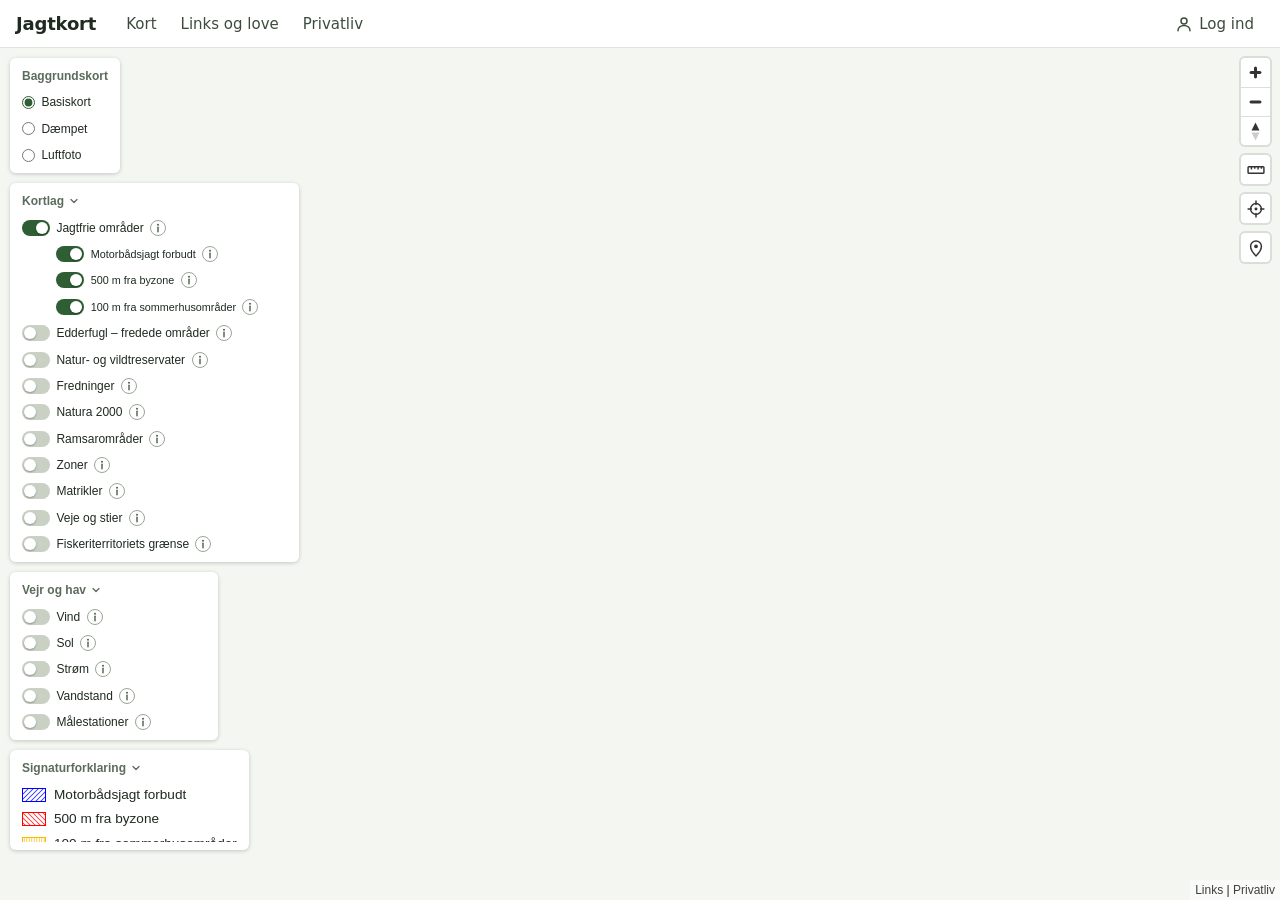
==== commit 3d56895b: "Publish site 20261126-191009" ====
--- a/kort.html
+++ b/kort.html
@@ -17,8 +17,8 @@
       content="Gratis jagtkort over Danmark: jagtfrie områder, natur- og vildtreservater, fredninger, Natura 2000, byzoner, matrikler, veje og vindprognose på ét kort."
     />
     <meta property="og:url" content="https://jagtkort.dk/" />
-    <script type="module" crossorigin src="./assets/index-DoTLmvNs.js"></script>
-    <link rel="stylesheet" crossorigin href="./assets/index-D_bnyiwE.css">
+    <script type="module" crossorigin src="./assets/index-DFAUlgIz.js"></script>
+    <link rel="stylesheet" crossorigin href="./assets/index-CsdCX6Qp.css">
   </head>
   <body>
     <div id="root"></div>
--- a/assets/index-CsdCX6Qp.css
+++ b/assets/index-CsdCX6Qp.css
@@ -0,0 +1 @@
+:root{color-scheme:light;font-family:system-ui,-apple-system,Segoe UI,Roboto,sans-serif;color:#1f2a20;background:#f4f6f2;--forecast-card-height: 5.5rem}*{box-sizing:border-box}body{margin:0}.map-panels{position:absolute;top:10px;left:10px;display:flex;flex-direction:column;align-items:flex-start;gap:10px;max-height:calc(100% - 20px - 2.5rem)}.map-panels.is-closed>:not(.map-panels-toggle){display:none}@media (max-width: 600px),(max-height: 500px){.map-panels{top:0;left:0;max-height:calc(100% - 2.5rem);padding:10px;overflow-y:auto}.map-panels .map-panel-legend{flex-shrink:0}.map-panels:has(~.forecast-card){max-height:calc(100% - 6.25rem - var(--forecast-card-height))}}.map-panel{display:flex;flex-direction:column;flex-shrink:0;gap:.4rem;min-width:0;margin:0;padding:.5rem .75rem;border:0;border-radius:6px;background:#fff;box-shadow:0 1px 4px #0003;accent-color:#2f5d34}.map-panel-legend{flex-shrink:1;min-height:2rem}.map-panel legend,.map-panel-heading{float:left;margin:0;padding:0;font-size:.75rem;font-weight:600;color:#5b6b5c}.map-panel-toggle{display:flex;gap:.25rem;align-items:center;padding:0;border:0;background:none;color:inherit;font:inherit;cursor:pointer}.map-panel-toggle svg{transition:transform .15s ease}.map-panel-toggle[aria-expanded=false] svg{transform:rotate(-90deg)}.map-panel-toggle:focus-visible{outline:2px solid #2f5d34;outline-offset:2px}.map-panel-body{display:flex;flex-direction:column;gap:.4rem}.map-panel label{display:flex;gap:.4rem;align-items:center;cursor:pointer}.map-panel input{margin:0}.map-panel-row{position:relative;display:flex;gap:.4rem;align-items:center}.map-info-button{-webkit-appearance:none;-moz-appearance:none;appearance:none;display:grid;place-items:center;width:1rem;height:1rem;padding:0;border:1px solid #9aa596;border-radius:50%;background:#fff;color:#5b6b5c;cursor:pointer}.map-info-button svg{width:100%;height:100%}.map-info-button:hover,.map-info-button[aria-expanded=true]{border-color:#2f5d34;background:#2f5d34;color:#fff}.map-info-button:focus-visible{outline:2px solid #2f5d34;outline-offset:2px}.map-info-box{position:absolute;z-index:1;top:-.5rem;left:calc(100% + .75rem + 10px);width:max-content;max-width:16rem;padding:.6rem .75rem;border-radius:6px;background:#fff;box-shadow:0 1px 4px #0003;font-size:.85rem;line-height:1.4}@media (max-width: 600px),(max-height: 500px){.map-info-box{top:calc(100% + .3rem);left:0;width:auto;max-width:none;right:0}}.map-info-box p{margin:0 0 .3rem}.map-info-box a{color:#2f5d34}.visually-hidden{position:absolute;width:1px;height:1px;overflow:hidden;clip:rect(0 0 0 0);white-space:nowrap}.map-panel-status{display:grid;margin-left:auto;padding-left:.5rem;color:#888}.map-panel-status>*{grid-area:1 / 1;justify-self:end;display:flex;align-items:center;gap:.35em;visibility:hidden}.map-panel-status>.is-current{visibility:visible}.map-panel-spinner{width:1.1em;height:1.1em;border:2px solid #c9d1c4;border-top-color:#2f5d34;border-radius:50%;animation:map-panel-spin .8s linear infinite}@keyframes map-panel-spin{to{transform:rotate(360deg)}}.map-panel-parts{display:flex;flex-direction:column;gap:.4rem;padding-left:2.15rem;font-size:.9em}.map-panel-subheading{margin:.2rem 0 0;font-size:.7rem;font-weight:600;color:#5b6b5c}.map-legend{display:flex;flex-direction:column;gap:.3rem;min-height:0;margin:0;padding:0;overflow-y:auto;font-size:.85rem;list-style:none}.map-legend li{display:flex;flex:none;gap:.5rem;align-items:center}.area-swatch{flex:none;width:24px;height:14px;border:1.25px solid}.line-swatch{flex:none;width:24px;height:14px}.switch{-webkit-appearance:none;-moz-appearance:none;appearance:none;position:relative;flex:none;width:1.75rem;height:1rem;border-radius:.5rem;background:#c9d1c4;cursor:pointer;transition:background-color .15s ease}.switch:before{content:"";position:absolute;top:2px;left:2px;width:calc(1rem - 4px);height:calc(1rem - 4px);border-radius:50%;background:#fff;box-shadow:0 1px 2px #0000004d;transition:transform .15s ease}.switch:checked{background:#2f5d34}.switch:checked:before{transform:translate(.75rem)}.switch:focus-visible{outline:2px solid #2f5d34;outline-offset:2px}.maplibregl-ctrl-group .tool-button{display:flex;align-items:center;justify-content:center;color:#333}.maplibregl-ctrl-group .tool-button[aria-pressed=true]{background:#2f5d34;color:#fff}.measure-point{width:12px;height:12px;border:2px solid #000;border-radius:50%;background:#fff;cursor:pointer}.tool-card{position:absolute;bottom:4.5rem;left:50%;transform:translate(-50%);display:flex;gap:.75rem;align-items:center;padding:.5rem .75rem;border-radius:6px;background:#fff;box-shadow:0 1px 4px #0003;white-space:nowrap}.measure-card span{min-width:10.5em;font-variant-numeric:tabular-nums}.tool-card button{padding:.2rem .5rem;border:1px solid #c9d1c4;border-radius:4px;background:#fff;font:inherit;cursor:pointer}.inspect-point{width:12px;height:12px;border:2px solid #fff;border-radius:50%;background:#2f5d34;box-shadow:0 0 0 1px #0006}.inspect-panel{position:absolute;top:10px;right:49px;width:20rem;max-height:calc(100% - 20px - 2.5rem);overflow-y:auto;padding:.6rem .75rem;border-radius:6px;background:#fff;box-shadow:0 1px 4px #0003}@media (max-width: 800px){.inspect-panel{top:auto;right:10px;bottom:4.5rem;left:10px;width:auto;max-height:45%}.forecast-card~.inspect-panel{bottom:calc(6.25rem + var(--forecast-card-height) + .5rem);max-height:35%}}.inspect-header{display:flex;flex-wrap:wrap;gap:.4rem;align-items:flex-start;margin-bottom:.5rem}.inspect-share,.inspect-close{flex:none;height:1.75rem;padding:0 .5rem;border:1px solid #c9d1c4;border-radius:4px;background:#fff;color:inherit;font:inherit;cursor:pointer}.inspect-close{width:1.75rem;padding:0 0 .1rem;font-size:1.25rem;line-height:1}.inspect-share:focus-visible,.inspect-close:focus-visible{outline:2px solid #2f5d34;outline-offset:2px}.inspect-link{order:1;flex:0 0 100%;min-width:0;padding:.2rem .4rem;border:1px solid #c9d1c4;border-radius:4px;font:inherit}.inspect{font-size:.85rem;line-height:1.35}.inspect small{display:block;color:#5b6b5c}.inspect a{color:#2f5d34}.inspect-position{flex:1;margin:0;font-variant-numeric:tabular-nums}.inspect dl{display:grid;grid-template-columns:auto 1fr;gap:.35rem .75rem;margin:0}.inspect dt{color:#5b6b5c}.inspect dd{margin:0}.inspect-item{display:block}.inspect-item+.inspect-item{margin-top:.25rem}.hunting-rules dl{display:block}.hunting-rule-row{display:grid;grid-template-columns:minmax(0,1fr) minmax(0,2fr);gap:.35rem;margin-bottom:.35rem}.hunting-rule-row dt{overflow-wrap:anywhere}.inspect h3{margin:.7rem 0 .35rem;padding-top:.5rem;border-top:1px solid #e3e8df;font-size:inherit}.inspect-areas{display:flex;flex-direction:column;gap:.35rem;margin:0;padding:0;list-style:none}.inspect-areas li{display:flex;gap:.5rem;align-items:flex-start}.inspect-areas .area-swatch{margin-top:.1rem}.inspect-rule{color:#5b6b5c;font-size:.8rem}.inspect-rule summary{cursor:pointer}.inspect-rule p{margin:.2rem 0 .3rem;white-space:pre-line}.inspect-areas+.inspect-areas,.inspect-areas+.inspect-note{margin-top:.35rem}.inspect-note{margin:0;color:#5b6b5c}.inspect-pending{display:flex;gap:.35em;align-items:center;color:#888}.water-level{margin:.35rem 0 0}.water-level-readout{margin:0 0 .15rem;font-variant-numeric:tabular-nums}.water-level svg{display:block;width:100%;height:auto;touch-action:pan-y;font-size:9px;fill:#5b6b5c}.water-level-grid{stroke:#e3e8df}.water-level-normal{stroke:#9aa596}.water-level-now{stroke:#2f5d34;stroke-dasharray:2 2}.water-level-pointer{stroke:#444}.water-level-slider{stroke:#2f5d34;stroke-width:1.5}.water-level-measured,.water-level-forecast{fill:none;stroke-width:1.75;stroke-linejoin:round}.water-level-measured{stroke:#0b2a6b}.water-level-forecast{stroke:#e0662b;stroke-dasharray:4 3}.water-level figcaption{display:flex;flex-wrap:wrap;gap:.2rem .4rem;align-items:center;font-size:.75rem;color:#5b6b5c}.water-level-key{display:inline-block;width:18px;border-top:2px solid #0b2a6b}.water-level-key-forecast{margin-left:.4rem;border-top:2px dashed #e0662b}.water-level-key-slider{width:2px;height:.75rem;margin-left:.4rem;border-top:0;background:#2f5d34}.water-level-note{margin-top:.3rem;font-size:.75rem}.inspect-credits{margin:.6rem 0 0;font-size:.7rem;color:#5b6b5c}.inspect-credits a{color:inherit}.forecast-card{position:absolute;bottom:6.25rem;left:50%;transform:translate(-50%);width:min(24rem,calc(100% - 20px));padding:.5rem .75rem;border-radius:6px;background:#fff;box-shadow:0 1px 4px #0003}.forecast-card~.tool-card{bottom:calc(6.25rem + var(--forecast-card-height) + .5rem)}.forecast-card-time{display:flex;align-items:center;height:1.75rem;font-variant-numeric:tabular-nums}.forecast-card-time output{flex:1;text-align:center}.forecast-card-time button{width:1.75rem;height:1.75rem;padding:0 0 .15rem;border:1px solid #c9d1c4;border-radius:4px;background:#fff;color:inherit;font:inherit;font-size:1.25rem;line-height:1;cursor:pointer}.forecast-card-time button:disabled{color:#c9d1c4;cursor:default}.forecast-card-time .forecast-now{width:auto;margin-left:.4rem;padding:0 .5rem;font-size:.8rem}.forecast-slider-track{position:relative}.forecast-daylight{position:absolute;top:calc(50% - 3px);right:.625rem;left:.625rem;height:6px;border-radius:3px}.point-card{margin-bottom:.35rem;padding-bottom:.35rem;border-bottom:1px solid #e3e8df}.point-where{display:flex;gap:.5rem;align-items:center;justify-content:space-between;margin:0 0 .15rem;font-size:.7rem;color:#5b6b5c}.point-where a{color:inherit}.point-summary{flex:1;overflow:hidden;font-size:.8rem;color:#1f2a20;white-space:nowrap;text-overflow:ellipsis;font-variant-numeric:tabular-nums}.point-row{display:grid;grid-template-columns:2.4rem minmax(0,1fr) 5rem;gap:.4rem;align-items:center;min-height:1.6rem;font-size:.8rem;font-variant-numeric:tabular-nums}.point-text{white-space:normal}.point-big{font-weight:600;text-align:center;white-space:nowrap}.point-note{color:#888}.point-times{font-size:.7rem;color:#5b6b5c;text-align:right;white-space:normal}.dial{justify-self:center;width:1.5rem;height:1.5rem}.dial-rim{fill:#fff;stroke:#c9d1c4}.dial-north{stroke:#1f2a20;stroke-width:1.5}.dial-arrow{fill:none;stroke:#1f2a20;stroke-width:1.75;stroke-linecap:round;stroke-linejoin:round}.dial-sun{fill:#f6c445;stroke:#c98a00}.dial:has(.dial-sun) .dial-arrow{stroke:#c98a00}.dial.is-down .dial-sun{fill:#c9d1c4;stroke:#9aa596}.spark{display:block;width:100%;height:1.25rem}.spark path{fill:none;vector-effect:non-scaling-stroke}.spark-line{stroke:#2f5d34;stroke-width:1.5}.spark-other{stroke:#9aa596;stroke-width:1}.spark-zero{stroke:#c9d1c4;stroke-dasharray:2 2}.spark-hour{stroke:#e0662b;stroke-width:1.5}.forecast-slider{position:relative;-webkit-appearance:none;-moz-appearance:none;appearance:none;display:block;width:100%;height:1.75rem;margin:0;background:none;cursor:pointer}.forecast-slider::-webkit-slider-runnable-track{height:4px;border-radius:2px;background:transparent}.forecast-slider::-moz-range-track{height:4px;border-radius:2px;background:transparent}.forecast-slider::-webkit-slider-thumb{-webkit-appearance:none;-moz-appearance:none;appearance:none;width:1.25rem;height:1.25rem;margin-top:calc(2px - .625rem);border:2px solid #fff;border-radius:50%;background:#2f5d34;box-shadow:0 1px 2px #0000004d}.forecast-slider::-moz-range-thumb{box-sizing:border-box;width:1.25rem;height:1.25rem;border:2px solid #fff;border-radius:50%;background:#2f5d34;box-shadow:0 1px 2px #0000004d}.forecast-slider:focus-visible{outline:2px solid #2f5d34;outline-offset:2px}.forecast-days{position:relative;height:1rem;margin:0 .625rem;font-size:.7rem;line-height:1rem;color:#5b6b5c}.forecast-days span{position:absolute;top:0;height:100%;padding-left:.25rem;border-left:1px solid #9aa596;white-space:nowrap}.sun-compass{position:absolute;top:50%;left:50%;transform:translate(-50%,-50%);pointer-events:none}.sun-compass svg{display:block;font-size:11px;font-weight:600;filter:drop-shadow(0 0 1px #fff) drop-shadow(0 0 1px #fff)}.sun-compass line,.sun-ring,.sun-path{fill:none;stroke-linecap:round}.sun-ring{stroke:#2828288c;stroke-width:1.25;stroke-dasharray:3 3}.sun-path{stroke:#f1d184;stroke-width:2.5;stroke-dasharray:1 4}.sun-rise,.sun-set{stroke-width:2.5}.sun-rise{stroke:#e0862b}.sun-set{stroke:#9b3d6e}.sun-light{stroke:#e7a21b;stroke-width:3.5}.sun-light-head{fill:#e7a21b}.sun-shadow{stroke:#1f2a20b3;stroke-width:5}.sun-disc{fill:#f6c445;stroke:#fff;stroke-width:2}.sun-disc.is-down{fill:#9aa596}.sun-centre{fill:#1f2a20;stroke:#fff;stroke-width:1.5}.sun-label,.sun-north{fill:#1f2a20;stroke:#fff;stroke-width:3px;stroke-linejoin:round;paint-order:stroke}.sun-north{font-size:9px}.page{max-width:1100px;margin:0 auto;padding:3rem 1.25rem 4rem}.page__header h1{margin:0 0 .25rem;font-size:2.25rem;letter-spacing:-.02em}.page__header p{margin:0 0 2rem;color:#5b6b5c}.cards{list-style:none;margin:0;padding:0;display:grid;gap:1.5rem;grid-template-columns:repeat(auto-fill,minmax(280px,1fr))}.cards li{position:relative;transition:transform .15s ease}.cards li:hover,.cards li:has(:focus-visible){transform:translateY(-3px)}.card{display:flex;flex-direction:column;height:100%;overflow:hidden;border-radius:12px;background:#fff;color:inherit;text-decoration:none;box-shadow:0 1px 2px #1f2a2014,0 8px 24px #1f2a200f;transition:box-shadow .15s ease}.cards li:hover .card,.card:focus-visible{box-shadow:0 2px 4px #1f2a201a,0 14px 32px #1f2a201f}.card__image{display:block;width:100%;aspect-ratio:16 / 10;object-fit:cover;background:#e3e8df}.card__credit{position:absolute;top:0;right:0;margin:0;padding:.1rem .45rem;border-radius:0 12px 0 6px;font-size:.6875rem;color:#fff;background:#1f2a20cc}.card__credit a{color:inherit;text-decoration:none}.card__credit a:hover{text-decoration:underline}.card__body{padding:1rem 1.1rem 1.25rem}.card__body h2{margin:0 0 .35rem;font-size:1.1rem}.card__body p{margin:0;font-size:.9rem;line-height:1.45;color:#5b6b5c}.about{max-width:44rem;margin-top:3rem}.about h2{margin:0 0 .25rem;font-size:1.5rem}.about p{margin:0 0 .75rem;color:#5b6b5c;line-height:1.5}.about a{color:#2f5d34}.laws{margin-top:3rem}.laws h2{margin:0 0 .25rem;font-size:1.5rem}.laws p{margin:0 0 1rem;color:#5b6b5c}.laws ul{margin:0;padding:0;list-style:none;border-radius:12px;background:#fff;box-shadow:0 1px 2px #1f2a2014,0 8px 24px #1f2a200f}.laws li{display:flex;flex-wrap:wrap;justify-content:space-between;gap:.25rem 1rem;padding:.85rem 1.1rem}.laws li+li{border-top:1px solid #e3e8df}.laws a{color:#2f5d34;font-weight:600;text-decoration:none}.laws a:hover,.laws a:focus-visible{text-decoration:underline}.laws__ref{font-size:.85rem;color:#5b6b5c}.page__footer{margin-top:3rem;padding-top:1rem;border-top:1px solid #dfe5da;font-size:.75rem;line-height:1.5;color:#5b6b5c}.page__footer a{color:inherit}.page__header a,.text a{color:#2f5d34}.text{max-width:44rem;line-height:1.55}.text p{margin:0 0 .75rem}.site--map{display:flex;flex-direction:column;height:100vh;height:100dvh}.site--map .site-content{position:relative;flex:1;min-height:0}.site-header{position:relative;z-index:3;display:flex;align-items:center;gap:1.25rem;height:3rem;padding:0 1rem;background:#fff;border-bottom:1px solid #dfe5da}.site-header-brand{font-size:1.125rem;font-weight:700;letter-spacing:-.01em;color:inherit;text-decoration:none}.site-header svg{flex-shrink:0;fill:none;stroke:currentColor;stroke-width:2;stroke-linecap:round}.site-header-nav{display:flex;flex:1;align-items:center;gap:.25rem;min-width:0}.site-header-nav ul{display:flex;gap:.25rem;margin:0;padding:0;list-style:none}.site-header-nav a{display:flex;align-items:center;gap:.375rem;padding:.375rem .625rem;border-radius:6px;font-size:.9375rem;color:#3d4b3e;text-decoration:none;white-space:nowrap}.site-header-nav a:hover{background:#eef2ea}.site-header-nav a[aria-current=page]{font-weight:600;color:#2f5d34;background:#e3ecdd}.site-header a:focus-visible,.site-header-toggle:focus-visible{outline:2px solid #2f5d34;outline-offset:2px}.site-header-account{min-width:0;max-width:18rem;margin-left:auto}.site-header-account span{overflow:hidden;text-overflow:ellipsis}.site-header-toggle{display:none;align-items:center;justify-content:center;width:2.25rem;height:2.25rem;margin-left:auto;padding:0;border:0;border-radius:6px;color:inherit;background:none;cursor:pointer}.site-header-toggle:hover{background:#eef2ea}@media (max-width: 600px){.site-header-toggle{display:flex}.site-header-nav{position:absolute;top:100%;left:0;right:0;display:none;flex-direction:column;align-items:stretch;padding:.5rem;background:#fff;border-bottom:1px solid #dfe5da;box-shadow:0 6px 12px #0000001f}.site-header-nav.is-open{display:flex}.site-header-nav ul{flex-direction:column}.site-header-nav a{padding:.625rem .75rem}.site-header-account{max-width:none;margin-left:0;border-top:1px solid #dfe5da}}.account-form{display:flex;flex-direction:column;gap:.875rem;max-width:22rem}.account-form label{display:flex;flex-direction:column;gap:.25rem;font-size:.875rem;font-weight:600}.account-form input{padding:.5rem .625rem;border:1px solid #c9d3c3;border-radius:6px;font:inherit;font-weight:400;background:#fff}.account-form button,.account-button{align-self:flex-start;padding:.5rem 1.125rem;border:0;border-radius:6px;font:inherit;font-weight:600;color:#fff;background:#2f5d34;cursor:pointer}.account-form button:disabled,.account-button:disabled{opacity:.6;cursor:default}.account input:focus-visible,.account button:focus-visible{outline:2px solid #2f5d34;outline-offset:2px}.text .account-error{margin:0;color:#a3271f}.my-point-draft{width:18px;height:18px;border:3px solid #fff;border-radius:50%;background:#c2410c;box-shadow:0 0 0 1px #0006,0 2px 6px #0000004d;cursor:grab}.my-point-header{display:flex;gap:.5rem;align-items:flex-start}.my-point-header h3{flex:1;margin:.15rem 0 0;font-size:1rem;overflow-wrap:anywhere}.my-point-position{margin:.1rem 0 .6rem;font-size:.8125rem;color:#5b6b5c;font-variant-numeric:tabular-nums}.my-point-note{margin:0 0 .75rem;font-size:.875rem;line-height:1.45;white-space:pre-wrap;overflow-wrap:anywhere}.my-point-form{display:flex;flex-direction:column;gap:.6rem}.my-point-form label{display:flex;flex-direction:column;gap:.2rem;font-size:.8125rem;font-weight:600}.my-point-form input,.my-point-form textarea{padding:.4rem .5rem;border:1px solid #c9d1c4;border-radius:4px;font:inherit;font-size:.875rem;font-weight:400;resize:vertical}.my-point-form small{font-size:.75rem;color:#5b6b5c}.my-point-error{margin:0;font-size:.8125rem;color:#a3271f}.my-point-buttons{display:flex;gap:.5rem}.my-point-buttons button{padding:.3rem .75rem;border:1px solid #c9d1c4;border-radius:4px;font:inherit;font-size:.875rem;color:inherit;background:#fff;cursor:pointer}.my-point-buttons .my-point-primary{border-color:#2f5d34;font-weight:600;color:#fff;background:#2f5d34}.my-point-buttons button:disabled{opacity:.6;cursor:default}.my-point input:focus-visible,.my-point textarea:focus-visible,.my-point button:focus-visible{outline:2px solid #2f5d34;outline-offset:1px}.tool-card a{color:#2f5d34}
